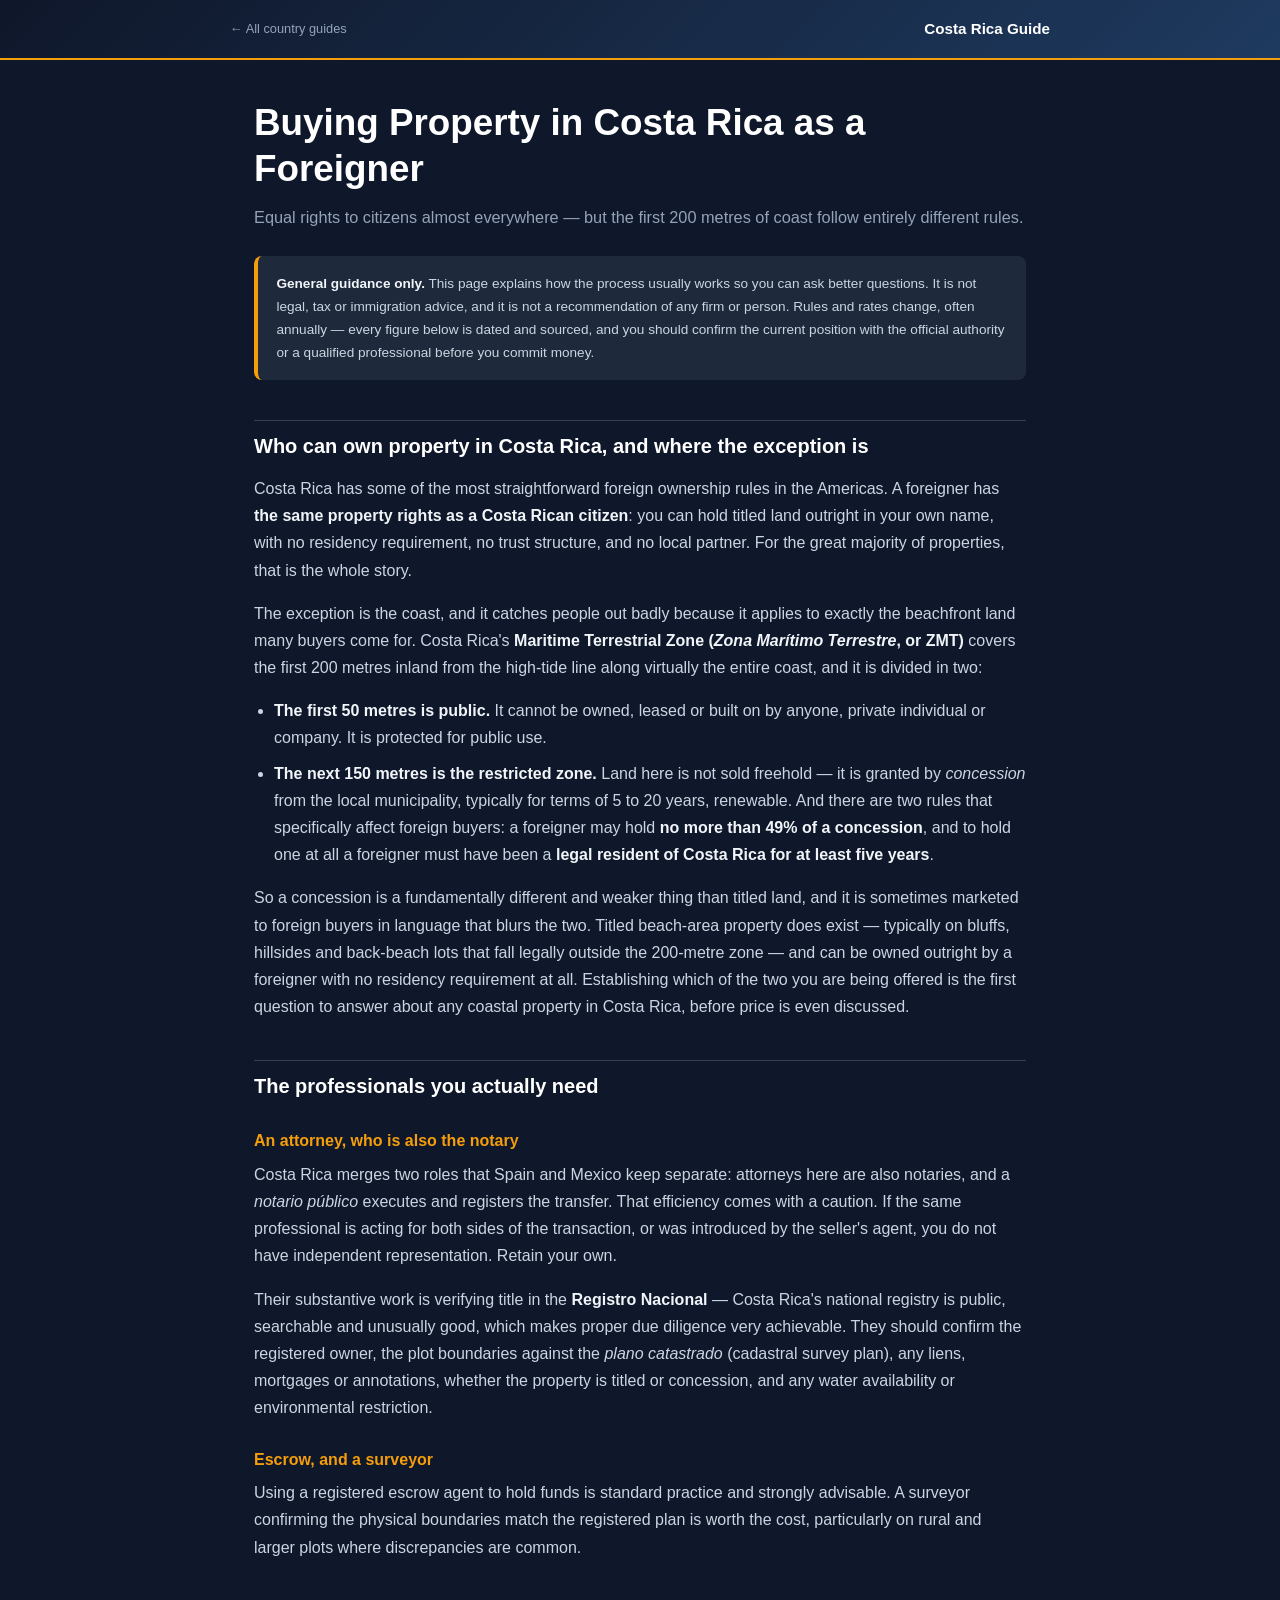
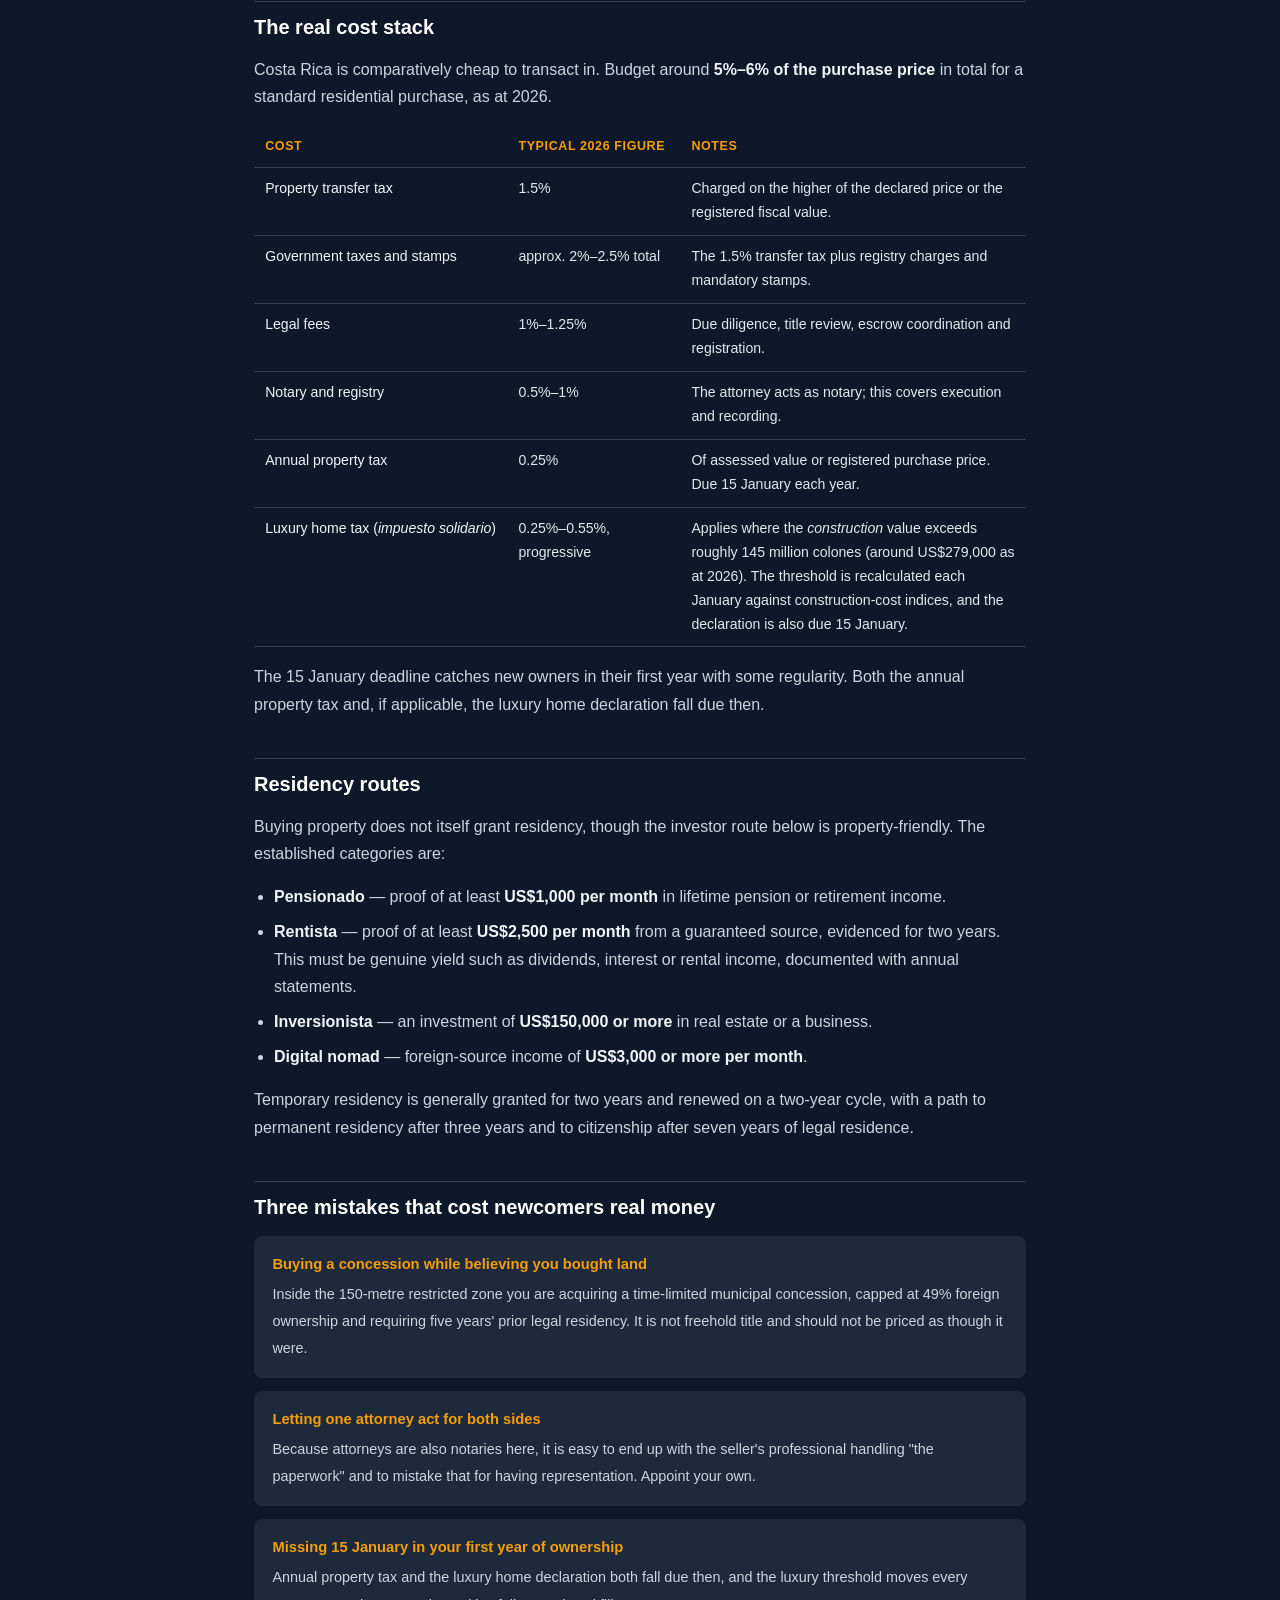
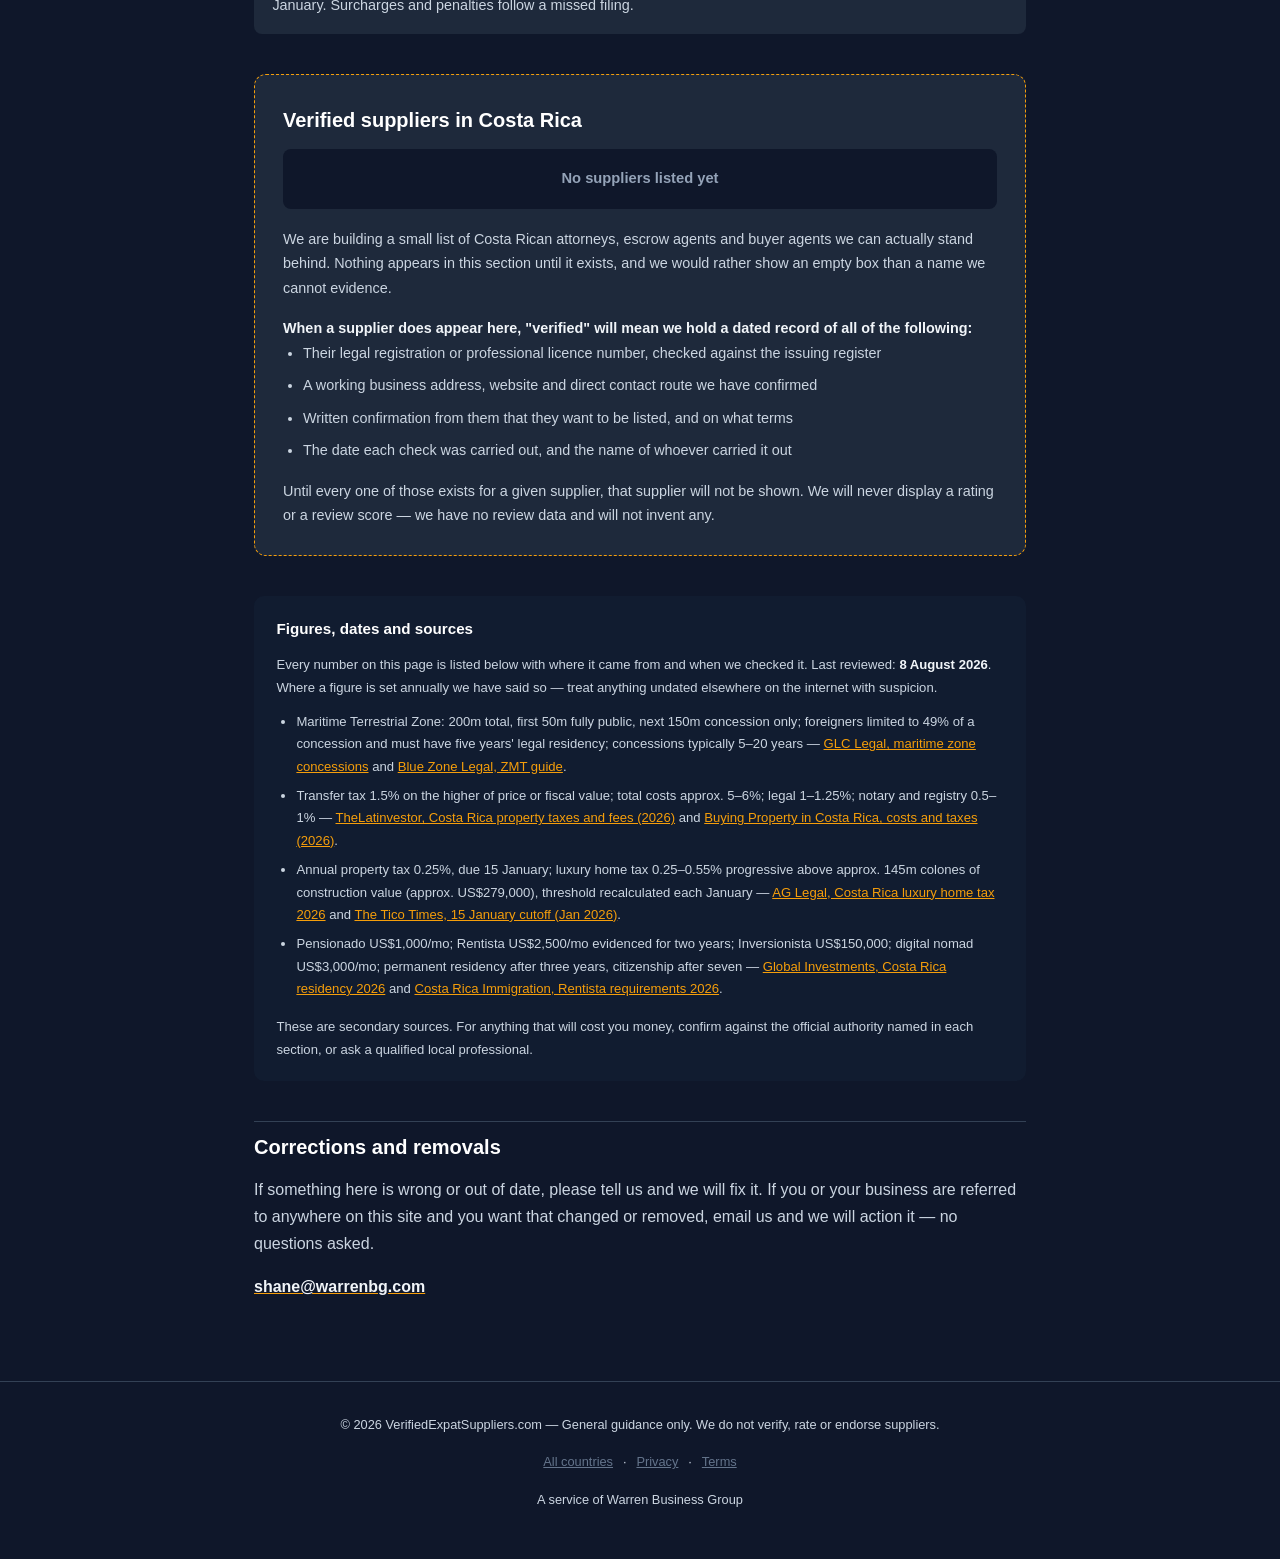
==== costa-rica/index.html @ 80533eb9 "Consolidate four country guides into the hub Merges all guidance from the four country repos into /s" ====
<!DOCTYPE html>
<html lang="en">
<head>
  <meta charset="UTF-8">
  <meta name="viewport" content="width=device-width, initial-scale=1.0">
  <title>Buying Property in Costa Rica as a Foreigner — Maritime Zone, Costs and Residency (2026)</title>
  <meta name="description" content="Buying property in Costa Rica in 2026: why beachfront is a concession not freehold, the 5-6% cost stack, the 15 January tax deadline, and the four residency routes.">
  <link rel="canonical" href="https://verifiedexpatsuppliers.com/costa-rica/">
  <style>
    *, *::before, *::after { box-sizing: border-box; margin: 0; padding: 0; }
    :root { --gold:#f59e0b; --dark:#0f172a; --mid:#1e293b; --line:#334155; --muted:#94a3b8; }
    body { font-family:-apple-system,BlinkMacSystemFont,'Segoe UI',Roboto,sans-serif; background:var(--dark); color:#e2e8f0; line-height:1.7; }
    a { color:var(--gold); }
    header { background:linear-gradient(135deg,#0f172a,#1e3a5f); border-bottom:2px solid var(--gold); padding:1rem 1.5rem; }
    .header-inner { max-width:820px; margin:0 auto; display:flex; align-items:center; justify-content:space-between; gap:1rem; flex-wrap:wrap; }
    .back-link { font-size:0.8rem; color:var(--muted); text-decoration:none; }
    .back-link:hover { color:var(--gold); }
    .brand { font-size:0.95rem; font-weight:800; color:#fff; }
    .wrap { max-width:820px; margin:0 auto; padding:2.5rem 1.5rem 4rem; }
    h1 { font-size:clamp(1.6rem,4vw,2.3rem); font-weight:800; color:#fff; line-height:1.25; margin-bottom:0.75rem; }
    .standfirst { color:var(--muted); font-size:1.02rem; margin-bottom:1.5rem; }
    .disclaimer { background:#1e293b; border-left:4px solid var(--gold); border-radius:8px; padding:1rem 1.15rem; font-size:0.85rem; color:#cbd5e1; margin-bottom:2.5rem; }
    h2 { font-size:1.25rem; font-weight:800; color:#fff; margin:2.5rem 0 0.75rem; padding-top:0.5rem; border-top:1px solid var(--line); }
    h3 { font-size:1rem; font-weight:700; color:var(--gold); margin:1.5rem 0 0.4rem; }
    p { margin-bottom:1rem; color:#cbd5e1; }
    ul, ol { margin:0 0 1rem 1.25rem; color:#cbd5e1; }
    li { margin-bottom:0.5rem; }
    strong { color:#f1f5f9; }
    table { width:100%; border-collapse:collapse; margin-bottom:1rem; font-size:0.88rem; display:block; overflow-x:auto; }
    th, td { text-align:left; padding:0.6rem 0.7rem; border-bottom:1px solid var(--line); vertical-align:top; }
    th { color:var(--gold); font-size:0.78rem; text-transform:uppercase; letter-spacing:0.05em; white-space:nowrap; }
    td:first-child { white-space:nowrap; color:#f1f5f9; }
    .slot { background:#1e293b; border:1px dashed var(--gold); border-radius:12px; padding:1.75rem; margin:2.5rem 0; }
    .slot h2 { border-top:none; margin-top:0; padding-top:0; }
    .slot .empty { background:#0f172a; border-radius:8px; padding:1.1rem; text-align:center; color:var(--muted); font-weight:700; font-size:0.92rem; margin-bottom:1.1rem; }
    .sources { background:#111c30; border-radius:10px; padding:1.25rem 1.4rem; font-size:0.82rem; color:var(--muted); margin-top:2.5rem; }
    .sources h2 { font-size:0.95rem; border-top:none; margin-top:0; padding-top:0; }
    .sources li { margin-bottom:0.45rem; word-break:break-word; }
    .mistake { background:#1e293b; border-radius:8px; padding:1rem 1.15rem; margin-bottom:0.85rem; }
    .mistake b { color:var(--gold); display:block; margin-bottom:0.2rem; font-size:0.92rem; }
    .mistake span { font-size:0.9rem; color:#cbd5e1; }
    footer { border-top:1px solid var(--line); text-align:center; padding:2rem 1.5rem; color:#64748b; font-size:0.8rem; }
    footer a { color:#64748b; margin:0 0.4rem; }
</style>
  <script async src="https://pagead2.googlesyndication.com/pagead/js/adsbygoogle.js?client=ca-pub-6286935824893984" crossorigin="anonymous"></script>
</head>
<body>
<header>
  <div class="header-inner">
    <a href="/" class="back-link">&larr; All country guides</a>
    <div class="brand">Costa Rica Guide</div>
  </div>
</header>
<div class="wrap">
  <h1>Buying Property in Costa Rica as a Foreigner</h1>
  <p class="standfirst">Equal rights to citizens almost everywhere — but the first 200 metres of coast follow entirely different rules.</p>
  <div class="disclaimer"><strong>General guidance only.</strong> This page explains how the process usually works so you can ask better questions. It is not legal, tax or immigration advice, and it is not a recommendation of any firm or person. Rules and rates change, often annually — every figure below is dated and sourced, and you should confirm the current position with the official authority or a qualified professional before you commit money.</div>

  <h2>Who can own property in Costa Rica, and where the exception is</h2>
  <p>Costa Rica has some of the most straightforward foreign ownership rules in the Americas. A foreigner has <strong>the same property rights as a Costa Rican citizen</strong>: you can hold titled land outright in your own name, with no residency requirement, no trust structure, and no local partner. For the great majority of properties, that is the whole story.</p>
  <p>The exception is the coast, and it catches people out badly because it applies to exactly the beachfront land many buyers come for. Costa Rica's <strong>Maritime Terrestrial Zone (<em>Zona Marítimo Terrestre</em>, or ZMT)</strong> covers the first 200 metres inland from the high-tide line along virtually the entire coast, and it is divided in two:</p>
  <ul>
    <li><strong>The first 50 metres is public.</strong> It cannot be owned, leased or built on by anyone, private individual or company. It is protected for public use.</li>
    <li><strong>The next 150 metres is the restricted zone.</strong> Land here is not sold freehold — it is granted by <em>concession</em> from the local municipality, typically for terms of 5 to 20 years, renewable. And there are two rules that specifically affect foreign buyers: a foreigner may hold <strong>no more than 49% of a concession</strong>, and to hold one at all a foreigner must have been a <strong>legal resident of Costa Rica for at least five years</strong>.</li>
  </ul>
  <p>So a concession is a fundamentally different and weaker thing than titled land, and it is sometimes marketed to foreign buyers in language that blurs the two. Titled beach-area property does exist — typically on bluffs, hillsides and back-beach lots that fall legally outside the 200-metre zone — and can be owned outright by a foreigner with no residency requirement at all. Establishing which of the two you are being offered is the first question to answer about any coastal property in Costa Rica, before price is even discussed.</p>

  <h2>The professionals you actually need</h2>
  <h3>An attorney, who is also the notary</h3>
  <p>Costa Rica merges two roles that Spain and Mexico keep separate: attorneys here are also notaries, and a <em>notario público</em> executes and registers the transfer. That efficiency comes with a caution. If the same professional is acting for both sides of the transaction, or was introduced by the seller's agent, you do not have independent representation. Retain your own.</p>
  <p>Their substantive work is verifying title in the <strong>Registro Nacional</strong> — Costa Rica's national registry is public, searchable and unusually good, which makes proper due diligence very achievable. They should confirm the registered owner, the plot boundaries against the <em>plano catastrado</em> (cadastral survey plan), any liens, mortgages or annotations, whether the property is titled or concession, and any water availability or environmental restriction.</p>
  <h3>Escrow, and a surveyor</h3>
  <p>Using a registered escrow agent to hold funds is standard practice and strongly advisable. A surveyor confirming the physical boundaries match the registered plan is worth the cost, particularly on rural and larger plots where discrepancies are common.</p>

  <h2>The real cost stack</h2>
  <p>Costa Rica is comparatively cheap to transact in. Budget around <strong>5%–6% of the purchase price</strong> in total for a standard residential purchase, as at 2026.</p>
  <table>
    <tr><th>Cost</th><th>Typical 2026 figure</th><th>Notes</th></tr>
    <tr><td>Property transfer tax</td><td>1.5%</td><td>Charged on the higher of the declared price or the registered fiscal value.</td></tr>
    <tr><td>Government taxes and stamps</td><td>approx. 2%–2.5% total</td><td>The 1.5% transfer tax plus registry charges and mandatory stamps.</td></tr>
    <tr><td>Legal fees</td><td>1%–1.25%</td><td>Due diligence, title review, escrow coordination and registration.</td></tr>
    <tr><td>Notary and registry</td><td>0.5%–1%</td><td>The attorney acts as notary; this covers execution and recording.</td></tr>
    <tr><td>Annual property tax</td><td>0.25%</td><td>Of assessed value or registered purchase price. Due 15 January each year.</td></tr>
    <tr><td>Luxury home tax (<em>impuesto solidario</em>)</td><td>0.25%–0.55%, progressive</td><td>Applies where the <em>construction</em> value exceeds roughly 145 million colones (around US$279,000 as at 2026). The threshold is recalculated each January against construction-cost indices, and the declaration is also due 15 January.</td></tr>
  </table>
  <p>The 15 January deadline catches new owners in their first year with some regularity. Both the annual property tax and, if applicable, the luxury home declaration fall due then.</p>

  <h2>Residency routes</h2>
  <p>Buying property does not itself grant residency, though the investor route below is property-friendly. The established categories are:</p>
  <ul>
    <li><strong>Pensionado</strong> — proof of at least <strong>US$1,000 per month</strong> in lifetime pension or retirement income.</li>
    <li><strong>Rentista</strong> — proof of at least <strong>US$2,500 per month</strong> from a guaranteed source, evidenced for two years. This must be genuine yield such as dividends, interest or rental income, documented with annual statements.</li>
    <li><strong>Inversionista</strong> — an investment of <strong>US$150,000 or more</strong> in real estate or a business.</li>
    <li><strong>Digital nomad</strong> — foreign-source income of <strong>US$3,000 or more per month</strong>.</li>
  </ul>
  <p>Temporary residency is generally granted for two years and renewed on a two-year cycle, with a path to permanent residency after three years and to citizenship after seven years of legal residence.</p>

  <h2>Three mistakes that cost newcomers real money</h2>
  <div class="mistake"><b>Buying a concession while believing you bought land</b><span>Inside the 150-metre restricted zone you are acquiring a time-limited municipal concession, capped at 49% foreign ownership and requiring five years' prior legal residency. It is not freehold title and should not be priced as though it were.</span></div>
  <div class="mistake"><b>Letting one attorney act for both sides</b><span>Because attorneys are also notaries here, it is easy to end up with the seller's professional handling "the paperwork" and to mistake that for having representation. Appoint your own.</span></div>
  <div class="mistake"><b>Missing 15 January in your first year of ownership</b><span>Annual property tax and the luxury home declaration both fall due then, and the luxury threshold moves every January. Surcharges and penalties follow a missed filing.</span></div>

<div class="slot" id="suppliers">
  <h2 style="border-top:none">Verified suppliers in Costa Rica</h2>
  <div class="empty">No suppliers listed yet</div>
  <p style="font-size:0.9rem">We are building a small list of Costa Rican attorneys, escrow agents and buyer agents we can actually stand behind. Nothing appears in this section until it exists, and we would rather show an empty box than a name we cannot evidence.</p>
  <p style="font-size:0.9rem;margin-bottom:0"><strong>When a supplier does appear here, "verified" will mean we hold a dated record of all of the following:</strong></p>
  <ul style="font-size:0.9rem">
    <li>Their legal registration or professional licence number, checked against the issuing register</li>
    <li>A working business address, website and direct contact route we have confirmed</li>
    <li>Written confirmation from them that they want to be listed, and on what terms</li>
    <li>The date each check was carried out, and the name of whoever carried it out</li>
  </ul>
  <p style="font-size:0.9rem;margin-bottom:0">Until every one of those exists for a given supplier, that supplier will not be shown. We will never display a rating or a review score — we have no review data and will not invent any.</p>
</div>
  <div class="sources">
    <h2>Figures, dates and sources</h2>
    <p style="margin-bottom:0.75rem">Every number on this page is listed below with where it came from and when we checked it. Last reviewed: <strong>8 August 2026</strong>. Where a figure is set annually we have said so — treat anything undated elsewhere on the internet with suspicion.</p>
    <ul>
      <li>Maritime Terrestrial Zone: 200m total, first 50m fully public, next 150m concession only; foreigners limited to 49% of a concession and must have five years' legal residency; concessions typically 5–20 years — <a href="https://glclegal.com/blog/maritime-zone-concessions-costa-rica/">GLC Legal, maritime zone concessions</a> and <a href="https://bluezonelegal.com/real-estate/buying-beach-property-in-costa-rica-understand-the-maritime-terrestrial-zone-first/">Blue Zone Legal, ZMT guide</a>.</li>
      <li>Transfer tax 1.5% on the higher of price or fiscal value; total costs approx. 5–6%; legal 1–1.25%; notary and registry 0.5–1% — <a href="https://thelatinvestor.com/blogs/news/costa-rica-property-taxes-fees">TheLatinvestor, Costa Rica property taxes and fees (2026)</a> and <a href="https://www.buyingpropertyincostarica.com/costs-taxes">Buying Property in Costa Rica, costs and taxes (2026)</a>.</li>
      <li>Annual property tax 0.25%, due 15 January; luxury home tax 0.25–0.55% progressive above approx. 145m colones of construction value (approx. US$279,000), threshold recalculated each January — <a href="https://aglegal.com/costa-rica-luxury-home-tax/">AG Legal, Costa Rica luxury home tax 2026</a> and <a href="https://ticotimes.net/2026/01/12/property-owners-in-costa-rica-face-strict-january-15-luxury-tax-cutoff">The Tico Times, 15 January cutoff (Jan 2026)</a>.</li>
      <li>Pensionado US$1,000/mo; Rentista US$2,500/mo evidenced for two years; Inversionista US$150,000; digital nomad US$3,000/mo; permanent residency after three years, citizenship after seven — <a href="https://www.globalinvestments.net/citizenship/costa-rica-residency-pensionado">Global Investments, Costa Rica residency 2026</a> and <a href="https://costarica-immigration.com/how-does-rentista-residency-work-and-who-is-it-best-for/">Costa Rica Immigration, Rentista requirements 2026</a>.</li>
    </ul>
    <p style="margin-top:0.9rem;margin-bottom:0">These are secondary sources. For anything that will cost you money, confirm against the official authority named in each section, or ask a qualified local professional.</p>
  </div>
  <h2>Corrections and removals</h2>
  <p>If something here is wrong or out of date, please tell us and we will fix it. If you or your business are referred to anywhere on this site and you want that changed or removed, email us and we will action it — no questions asked.</p>
  <p><a href="mailto:shane@warrenbg.com?subject=costa-rica%20guide%20correction"><strong>shane@warrenbg.com</strong></a></p>
</div>
<footer>
  <p>&copy; 2026 VerifiedExpatSuppliers.com — General guidance only. We do not verify, rate or endorse suppliers.</p>
  <p style="margin-top:0.4rem"><a href="/">All countries</a> · <a href="/privacy.html">Privacy</a> · <a href="/terms.html">Terms</a></p>
  <p style="margin-top:0.5rem">A service of Warren Business Group</p>
</footer>
</body>
</html>
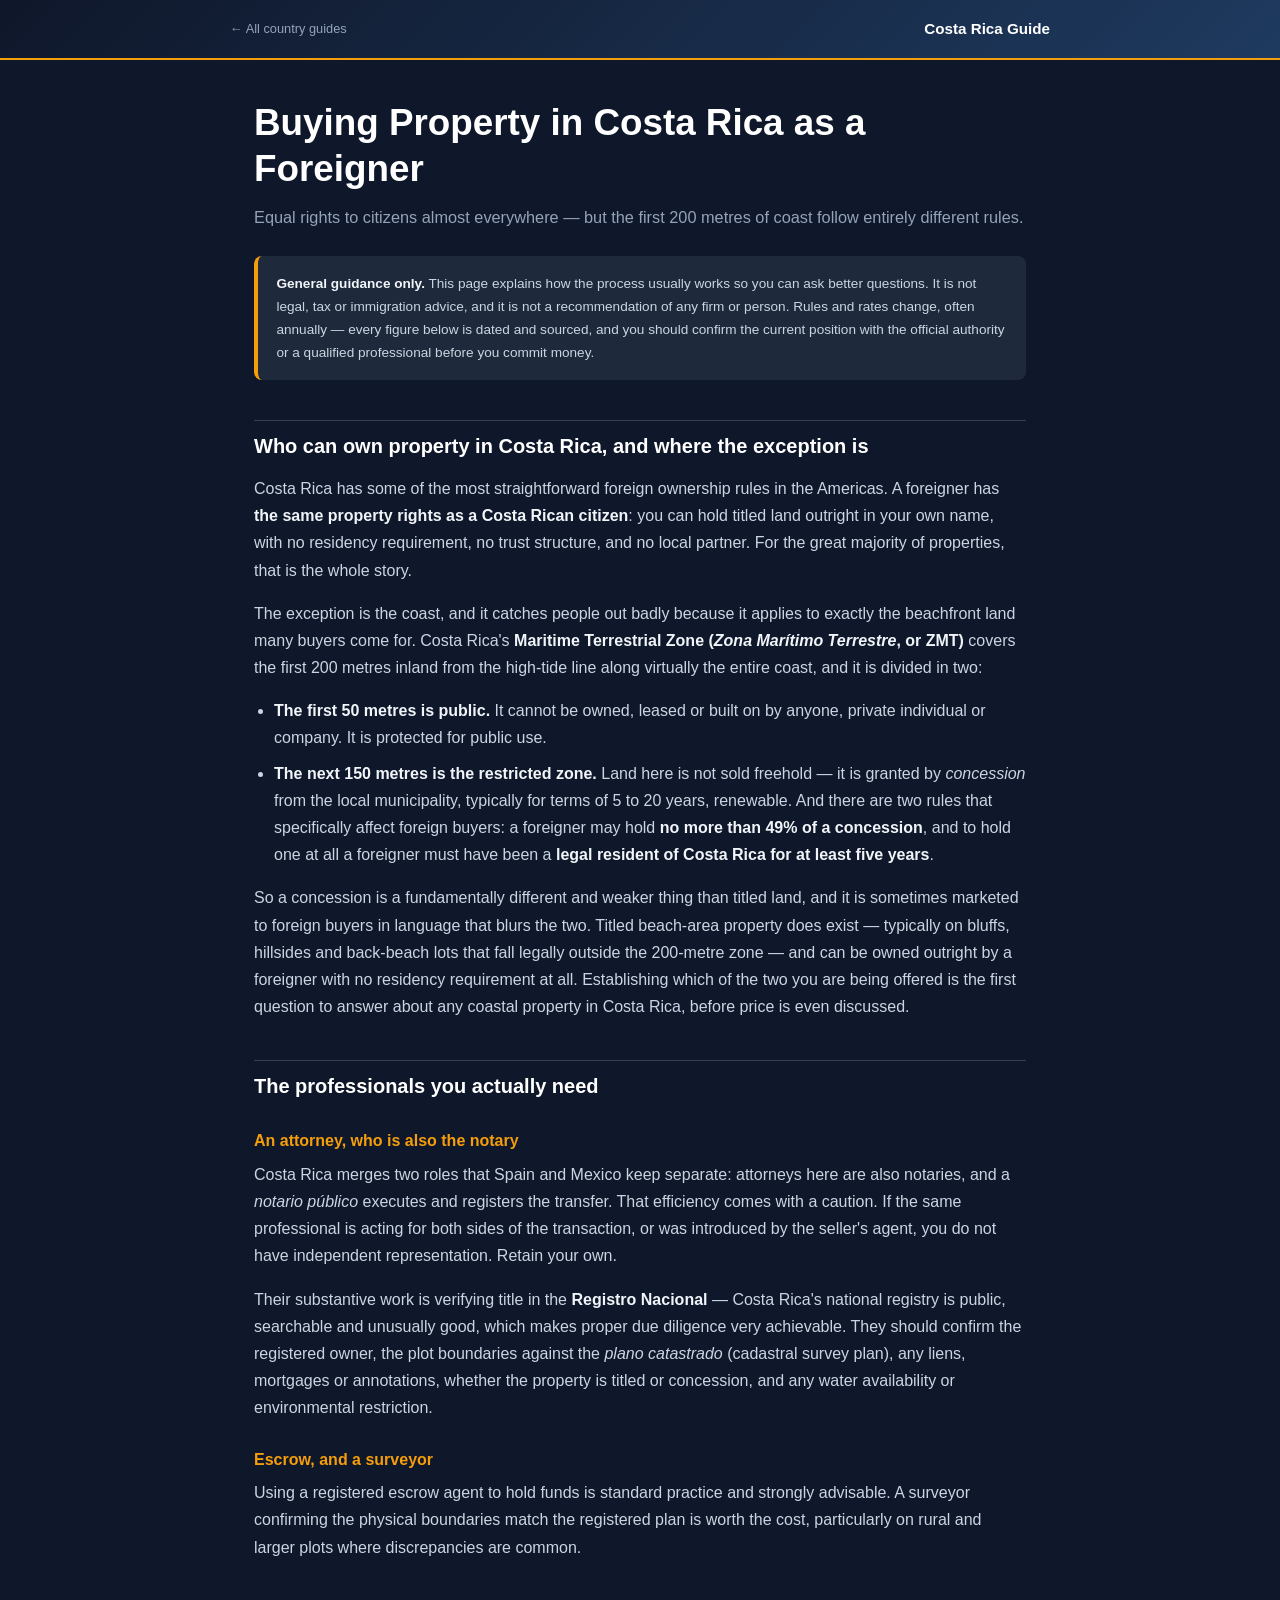
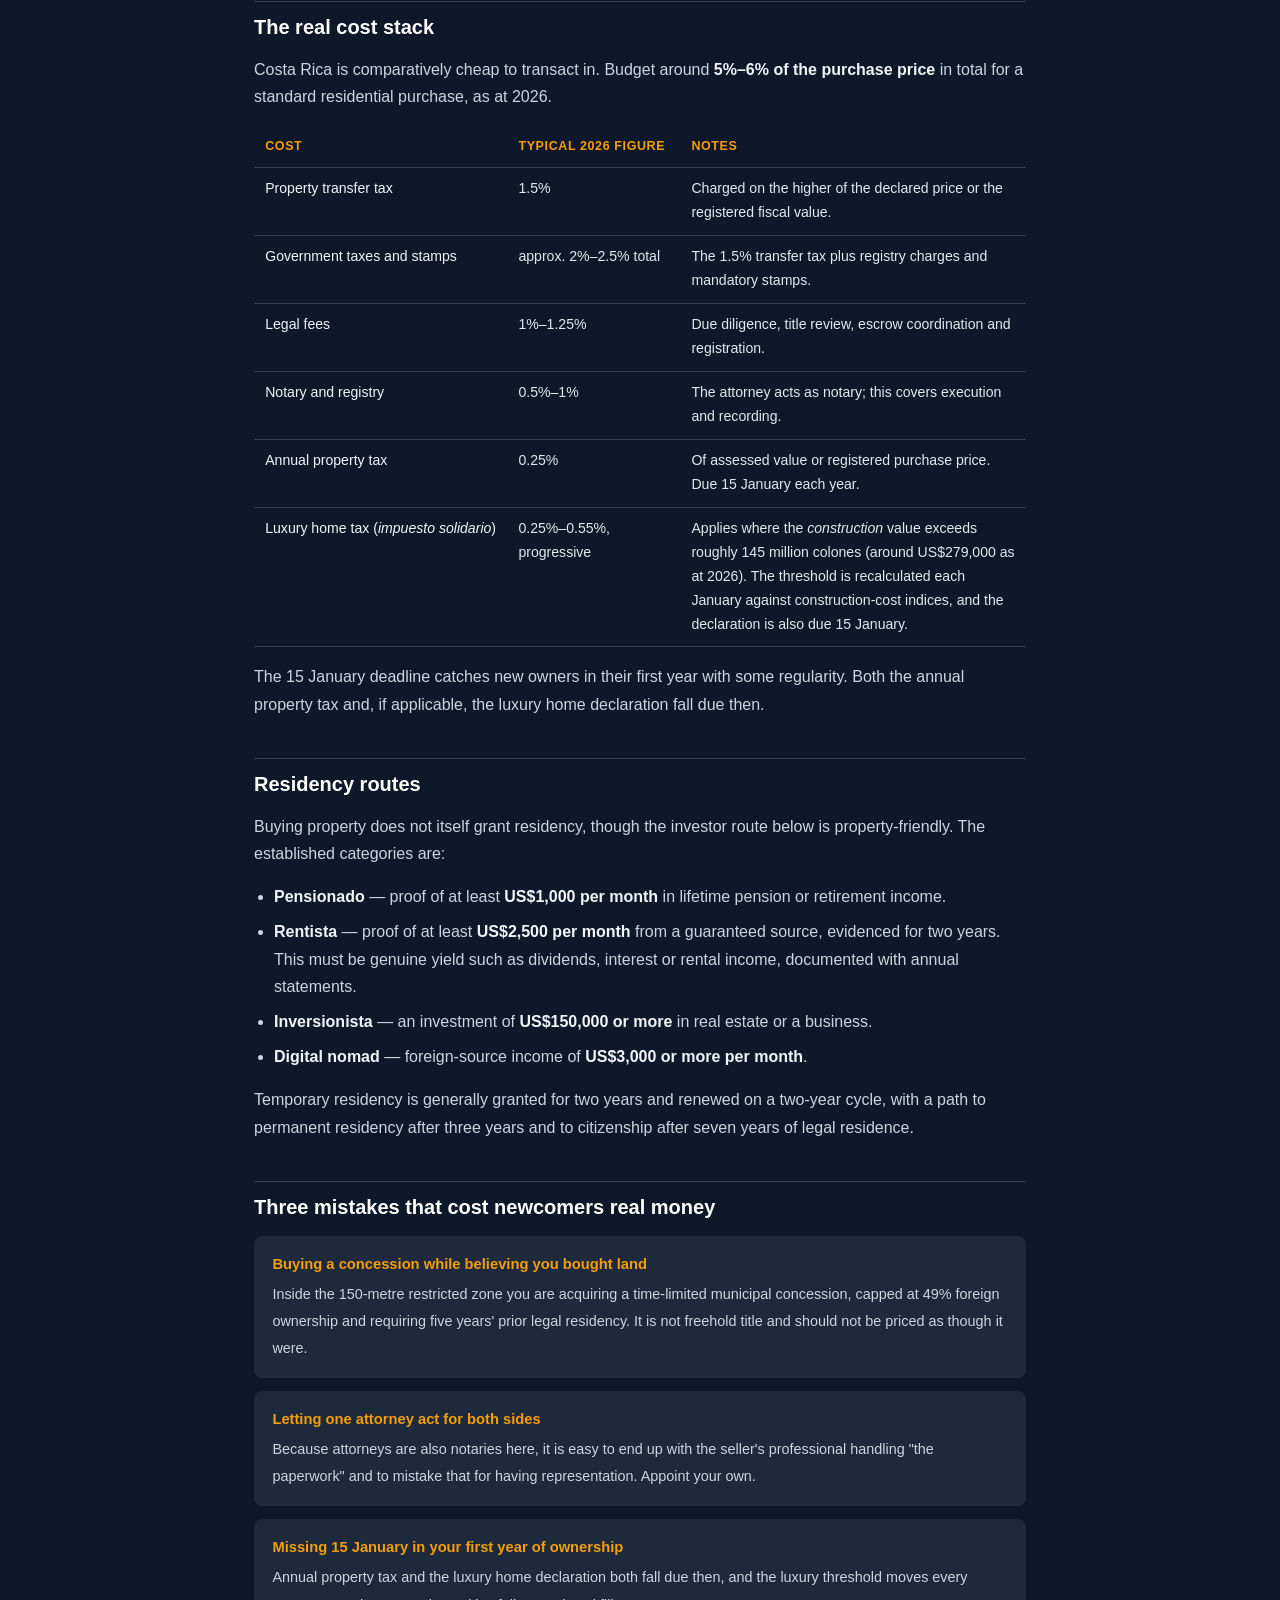
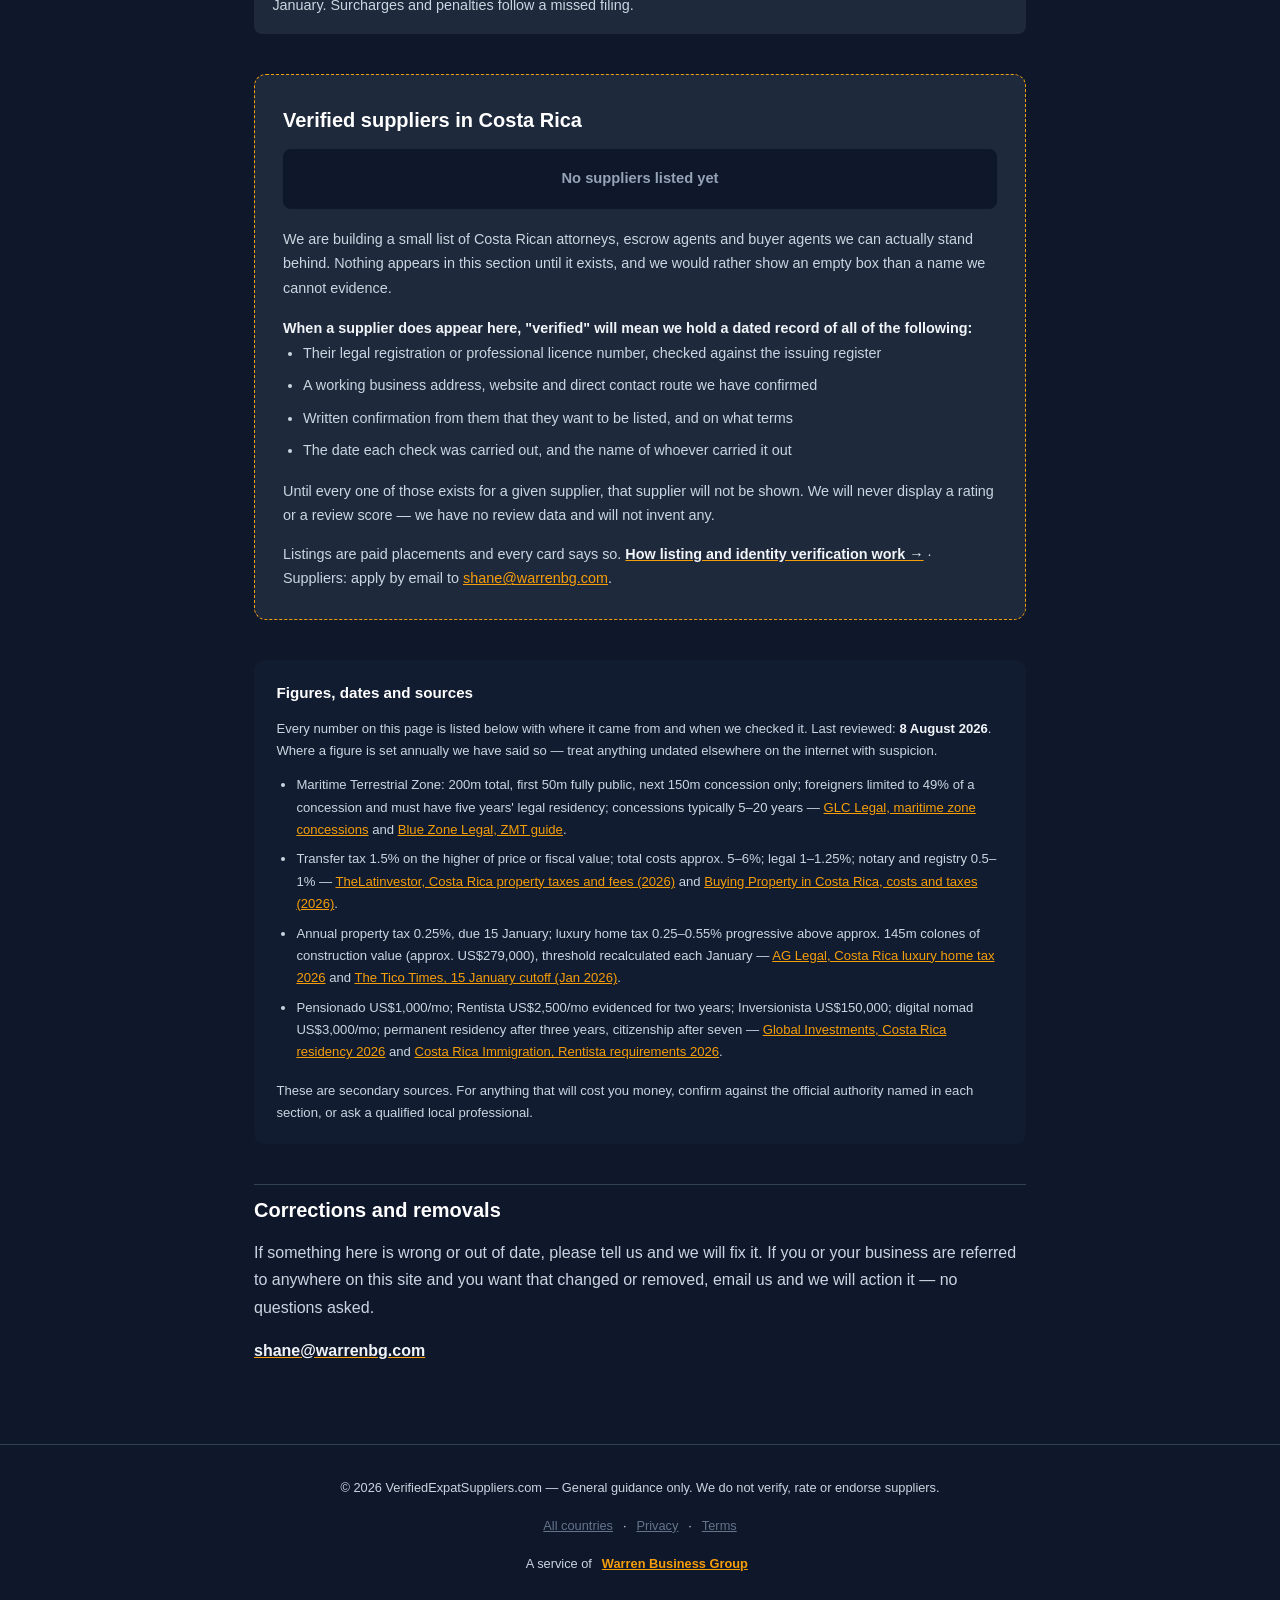
==== commit c52f5403: "Add /for-suppliers, the verification runbook, and owner drafts Makes the "verified" in the domain na" ====
--- a/costa-rica/index.html
+++ b/costa-rica/index.html
@@ -112,6 +112,7 @@
     <li>The date each check was carried out, and the name of whoever carried it out</li>
   </ul>
   <p style="font-size:0.9rem;margin-bottom:0">Until every one of those exists for a given supplier, that supplier will not be shown. We will never display a rating or a review score — we have no review data and will not invent any.</p>
+  <p style="font-size:0.9rem;margin-bottom:0;margin-top:0.9rem">Listings are paid placements and every card says so. <a href="/for-suppliers/"><strong>How listing and identity verification work &rarr;</strong></a>  &middot;  Suppliers: apply by email to <a href="mailto:shane@warrenbg.com?subject=Supplier%20listing%20%E2%80%94%20">shane@warrenbg.com</a>.</p>
 </div>
   <div class="sources">
     <h2>Figures, dates and sources</h2>
@@ -131,7 +132,7 @@
 <footer>
   <p>&copy; 2026 VerifiedExpatSuppliers.com — General guidance only. We do not verify, rate or endorse suppliers.</p>
   <p style="margin-top:0.4rem"><a href="/">All countries</a> · <a href="/privacy.html">Privacy</a> · <a href="/terms.html">Terms</a></p>
-  <p style="margin-top:0.5rem">A service of Warren Business Group</p>
+  <p style="margin-top:0.5rem">A service of <a href="https://warrenbg.com" style="color:#f59e0b;font-weight:700;">Warren Business Group</a></p>
 </footer>
 </body>
 </html>
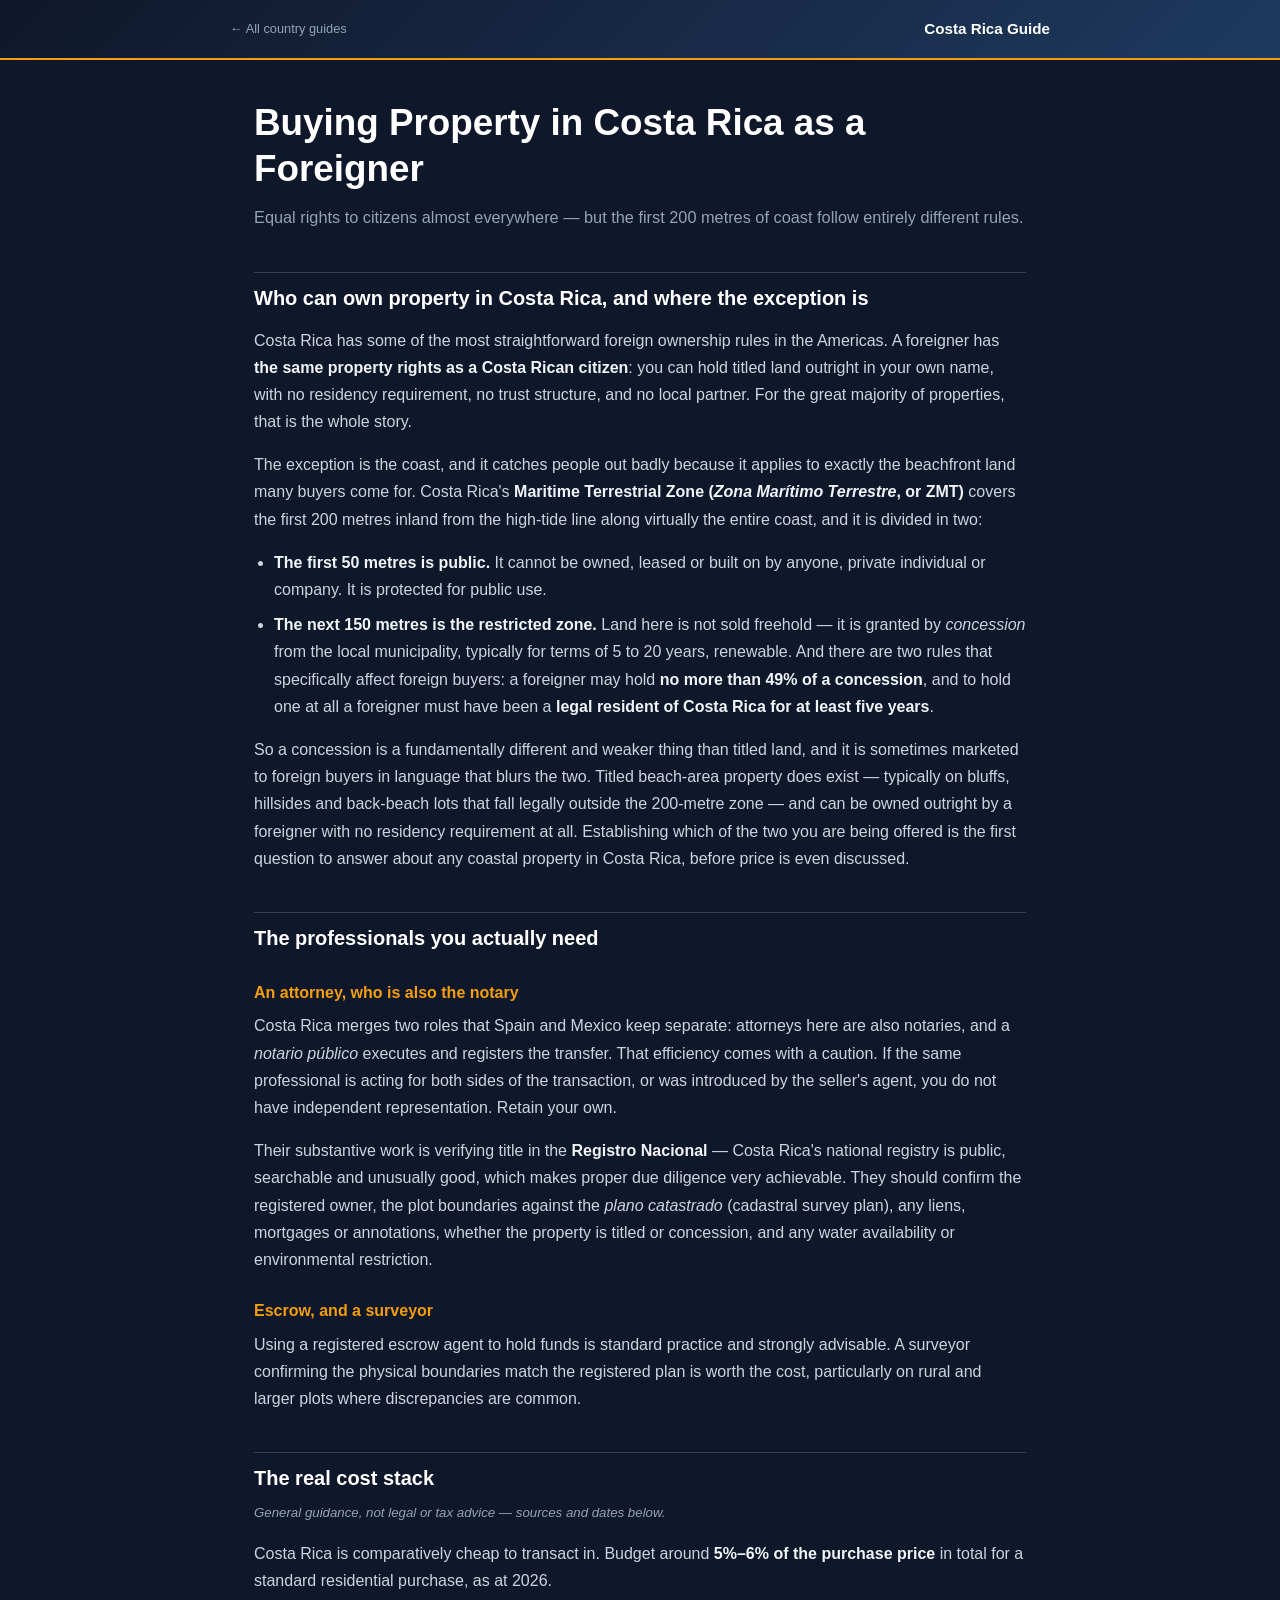
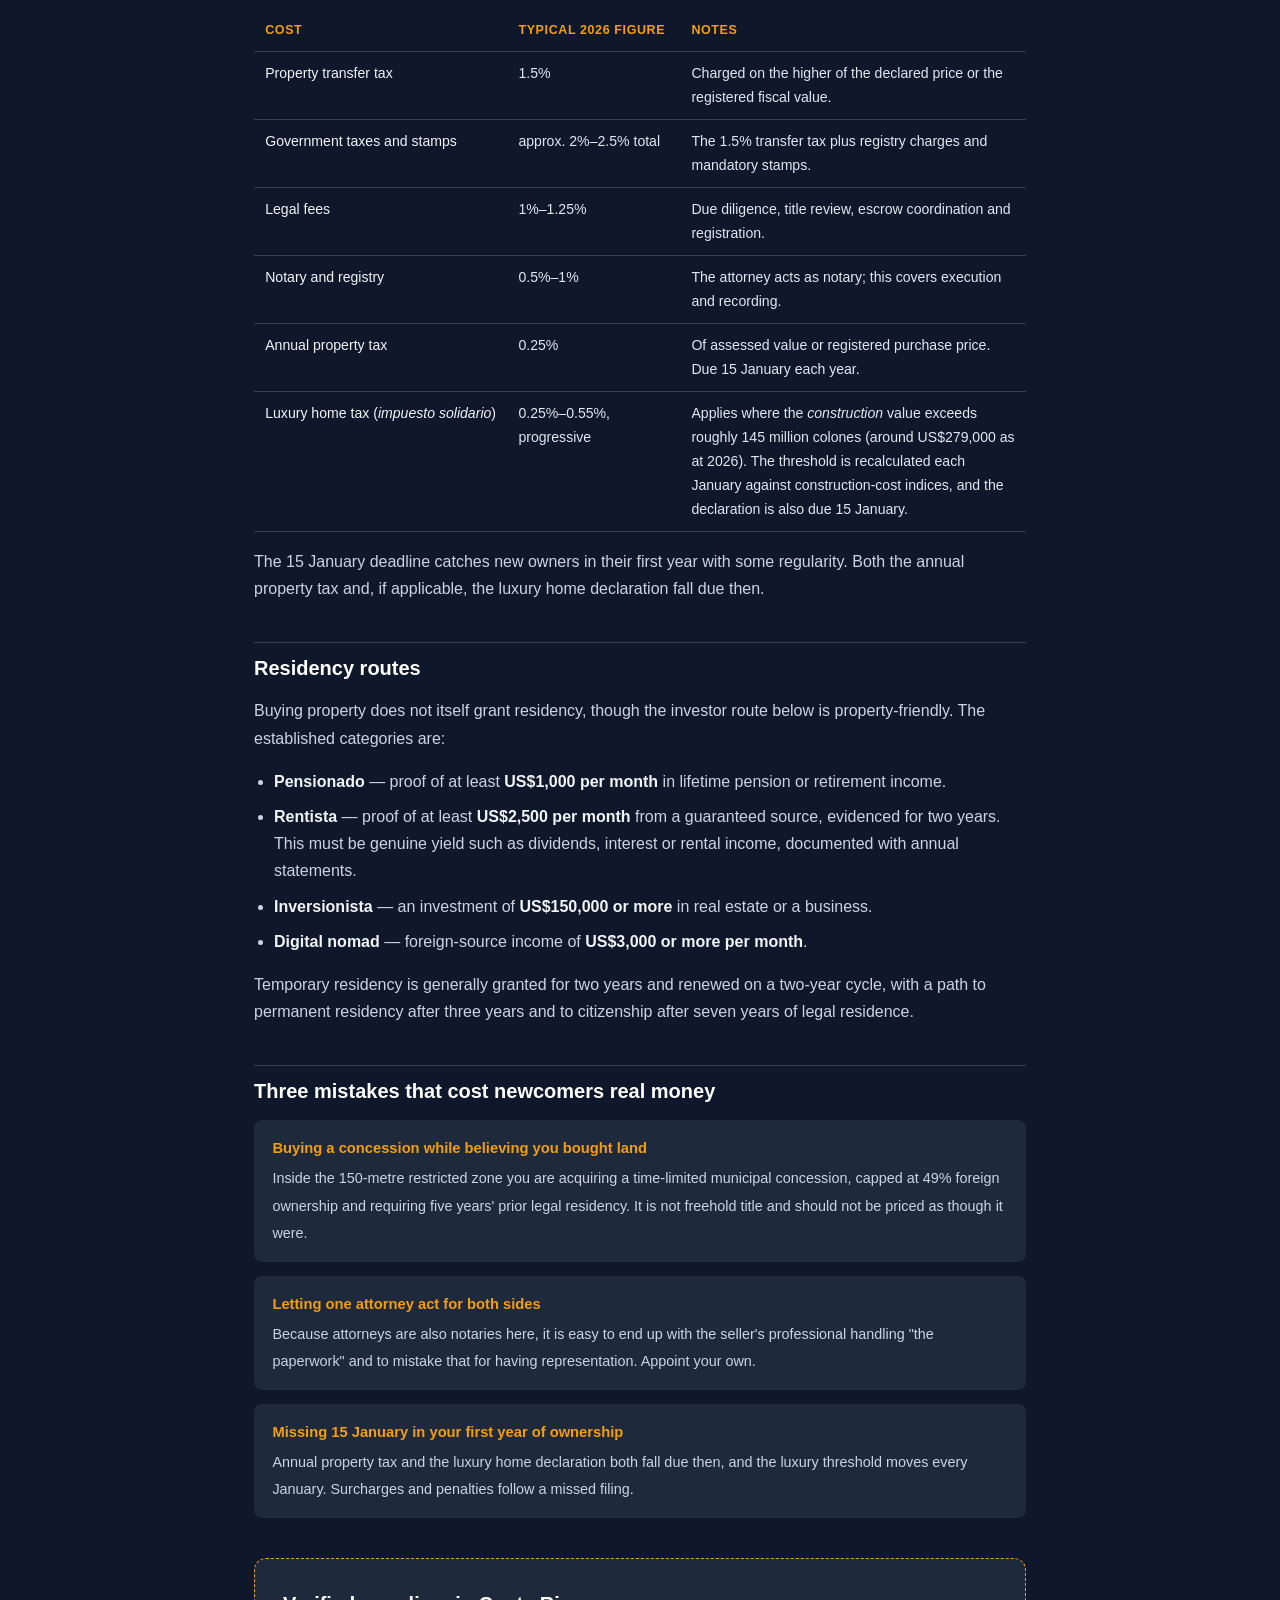
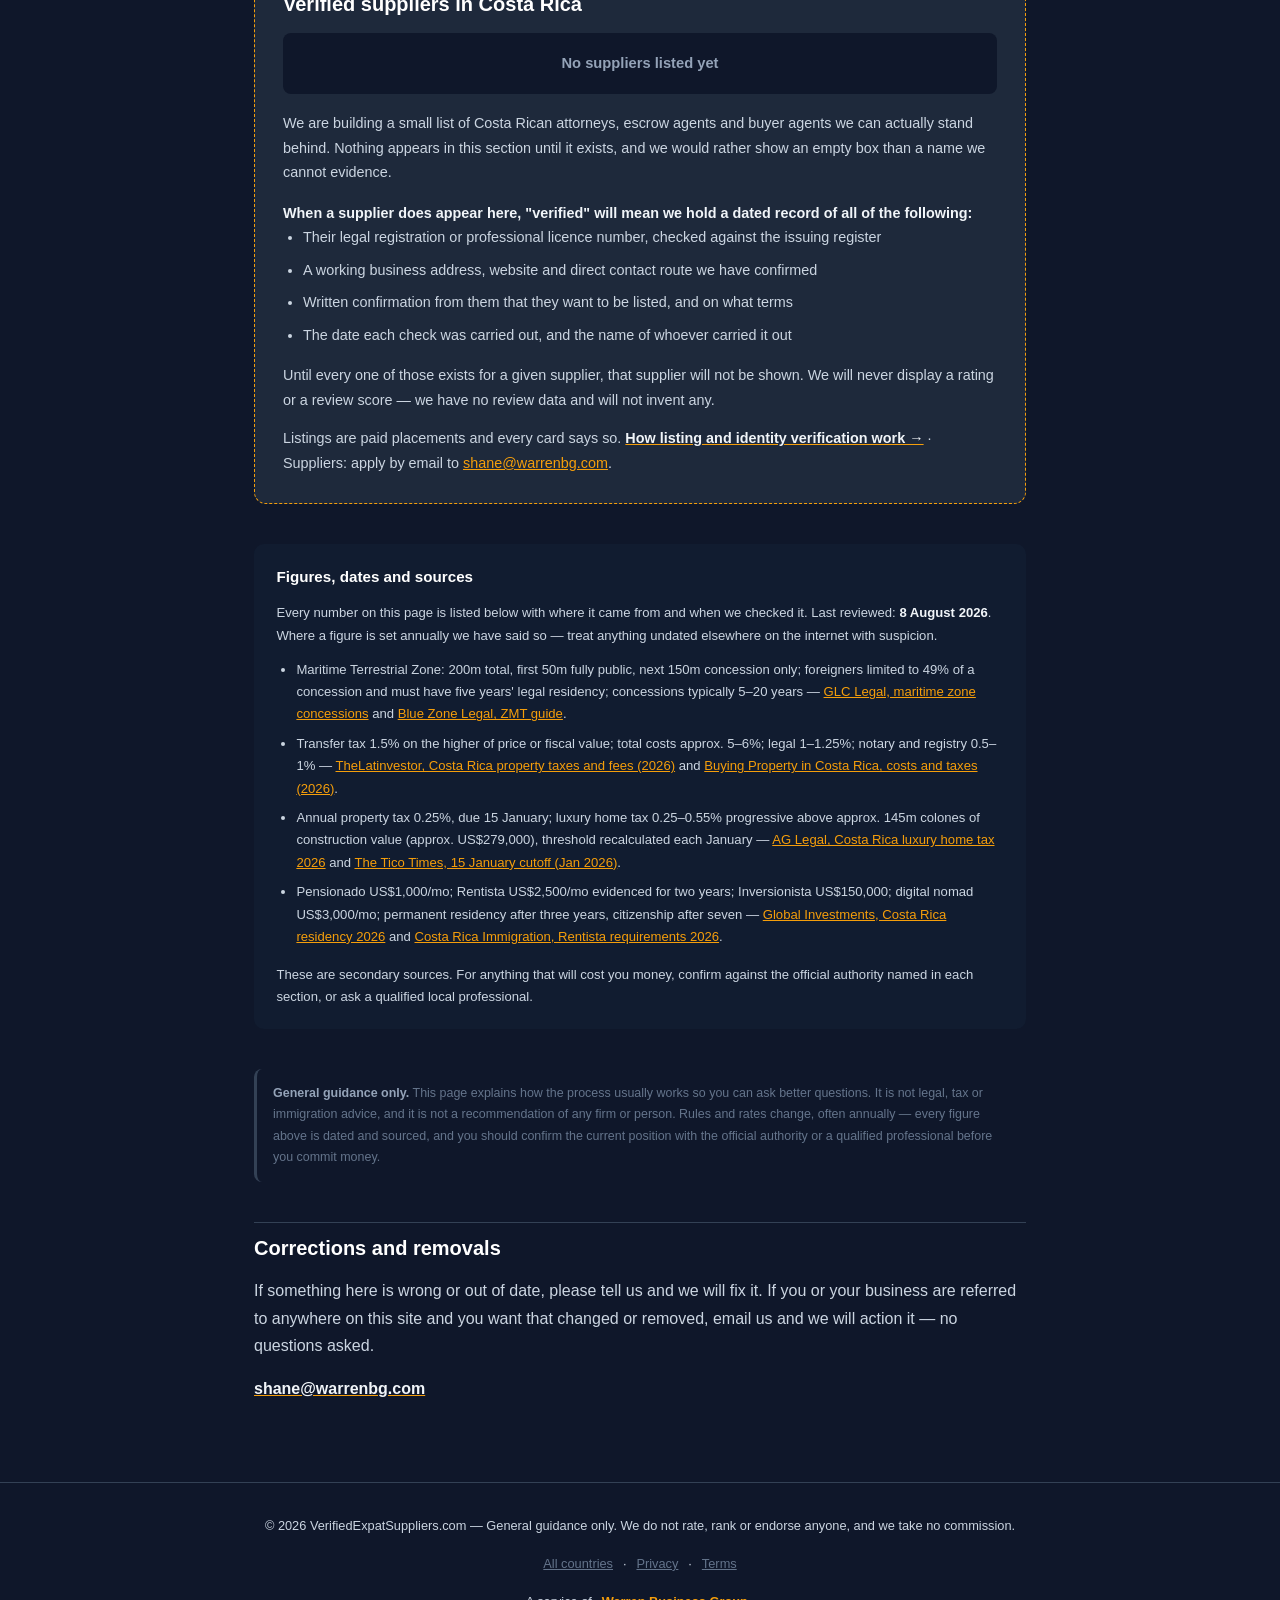
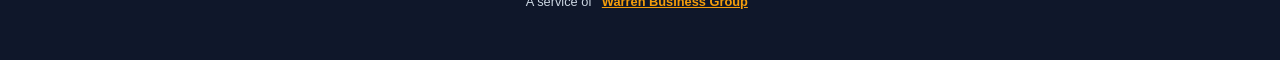
==== commit 7a5f8161: "Lead with the guides: disclaimers to footer small print, benefit-first hero and CTAs Country guides " ====
--- a/costa-rica/index.html
+++ b/costa-rica/index.html
@@ -54,7 +54,6 @@
 <div class="wrap">
   <h1>Buying Property in Costa Rica as a Foreigner</h1>
   <p class="standfirst">Equal rights to citizens almost everywhere — but the first 200 metres of coast follow entirely different rules.</p>
-  <div class="disclaimer"><strong>General guidance only.</strong> This page explains how the process usually works so you can ask better questions. It is not legal, tax or immigration advice, and it is not a recommendation of any firm or person. Rules and rates change, often annually — every figure below is dated and sourced, and you should confirm the current position with the official authority or a qualified professional before you commit money.</div>
 
   <h2>Who can own property in Costa Rica, and where the exception is</h2>
   <p>Costa Rica has some of the most straightforward foreign ownership rules in the Americas. A foreigner has <strong>the same property rights as a Costa Rican citizen</strong>: you can hold titled land outright in your own name, with no residency requirement, no trust structure, and no local partner. For the great majority of properties, that is the whole story.</p>
@@ -73,6 +72,7 @@
   <p>Using a registered escrow agent to hold funds is standard practice and strongly advisable. A surveyor confirming the physical boundaries match the registered plan is worth the cost, particularly on rural and larger plots where discrepancies are common.</p>
 
   <h2>The real cost stack</h2>
+  <p style="font-size:0.83rem;font-style:italic;color:#94a3b8;margin:-0.35rem 0 1rem">General guidance, not legal or tax advice — sources and dates below.</p>
   <p>Costa Rica is comparatively cheap to transact in. Budget around <strong>5%–6% of the purchase price</strong> in total for a standard residential purchase, as at 2026.</p>
   <table>
     <tr><th>Cost</th><th>Typical 2026 figure</th><th>Notes</th></tr>
@@ -125,12 +125,15 @@
     </ul>
     <p style="margin-top:0.9rem;margin-bottom:0">These are secondary sources. For anything that will cost you money, confirm against the official authority named in each section, or ask a qualified local professional.</p>
   </div>
+  <div class="disclaimer" style="background:transparent;border-left:3px solid #334155;font-size:0.78rem;color:#64748b;margin-top:2.5rem;margin-bottom:1.5rem;padding:0.9rem 1rem">
+    <strong style="color:#94a3b8">General guidance only.</strong> This page explains how the process usually works so you can ask better questions. It is not legal, tax or immigration advice, and it is not a recommendation of any firm or person. Rules and rates change, often annually — every figure above is dated and sourced, and you should confirm the current position with the official authority or a qualified professional before you commit money.
+  </div>
   <h2>Corrections and removals</h2>
   <p>If something here is wrong or out of date, please tell us and we will fix it. If you or your business are referred to anywhere on this site and you want that changed or removed, email us and we will action it — no questions asked.</p>
   <p><a href="mailto:shane@warrenbg.com?subject=costa-rica%20guide%20correction"><strong>shane@warrenbg.com</strong></a></p>
 </div>
 <footer>
-  <p>&copy; 2026 VerifiedExpatSuppliers.com — General guidance only. We do not verify, rate or endorse suppliers.</p>
+  <p>&copy; 2026 VerifiedExpatSuppliers.com — General guidance only. We do not rate, rank or endorse anyone, and we take no commission.</p>
   <p style="margin-top:0.4rem"><a href="/">All countries</a> · <a href="/privacy.html">Privacy</a> · <a href="/terms.html">Terms</a></p>
   <p style="margin-top:0.5rem">A service of <a href="https://warrenbg.com" style="color:#f59e0b;font-weight:700;">Warren Business Group</a></p>
 </footer>
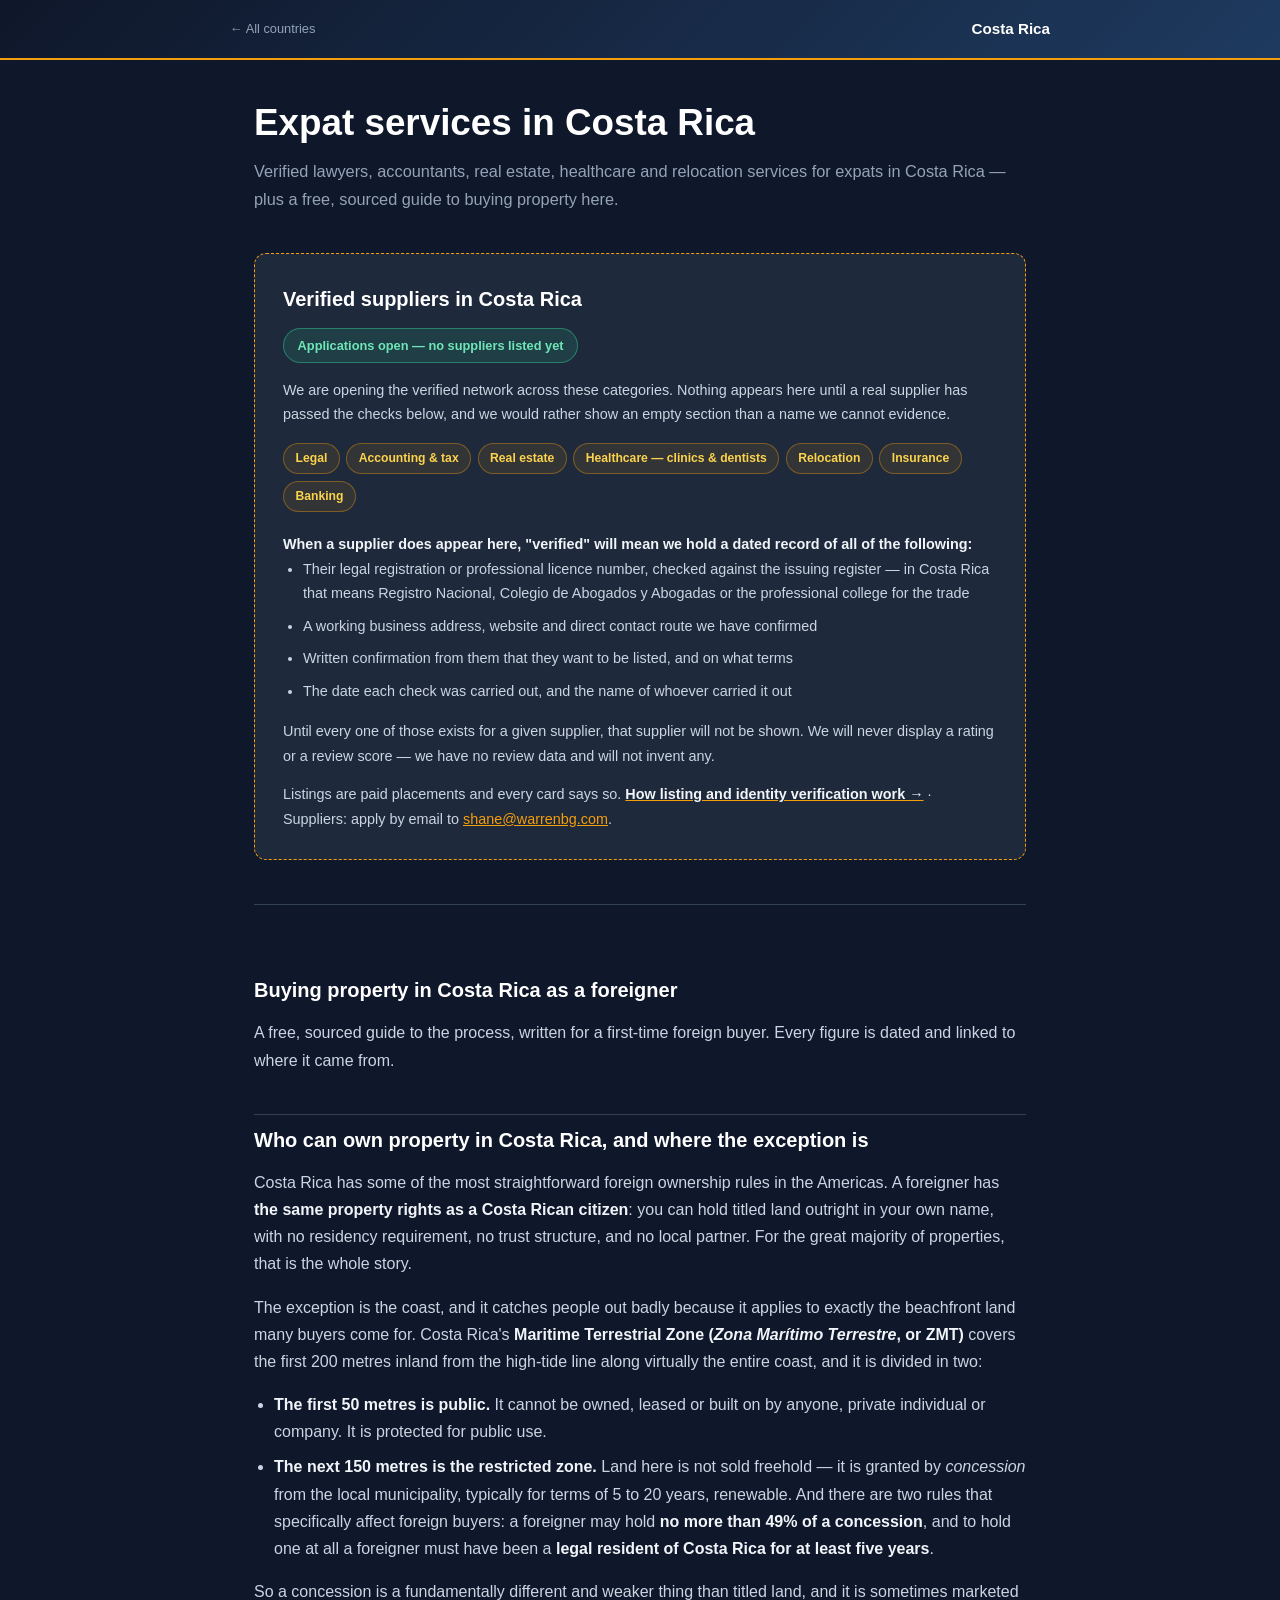
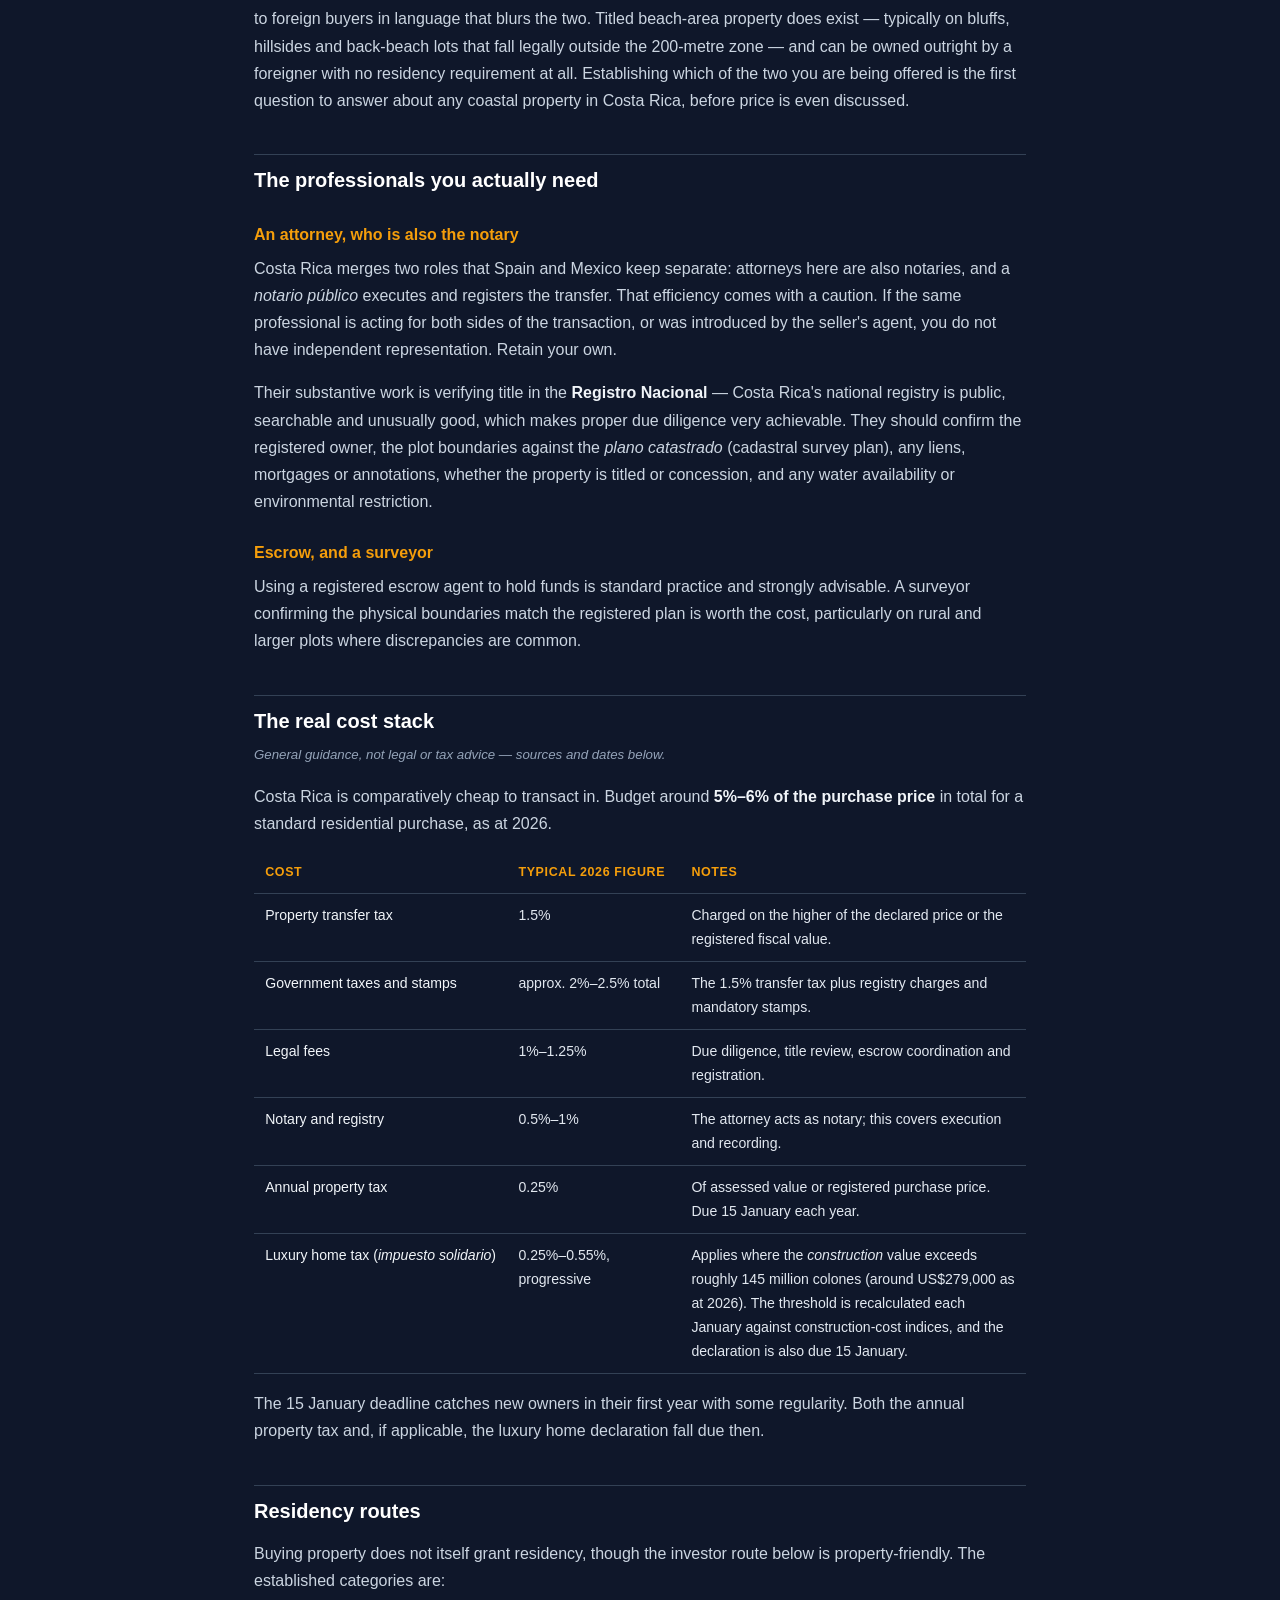
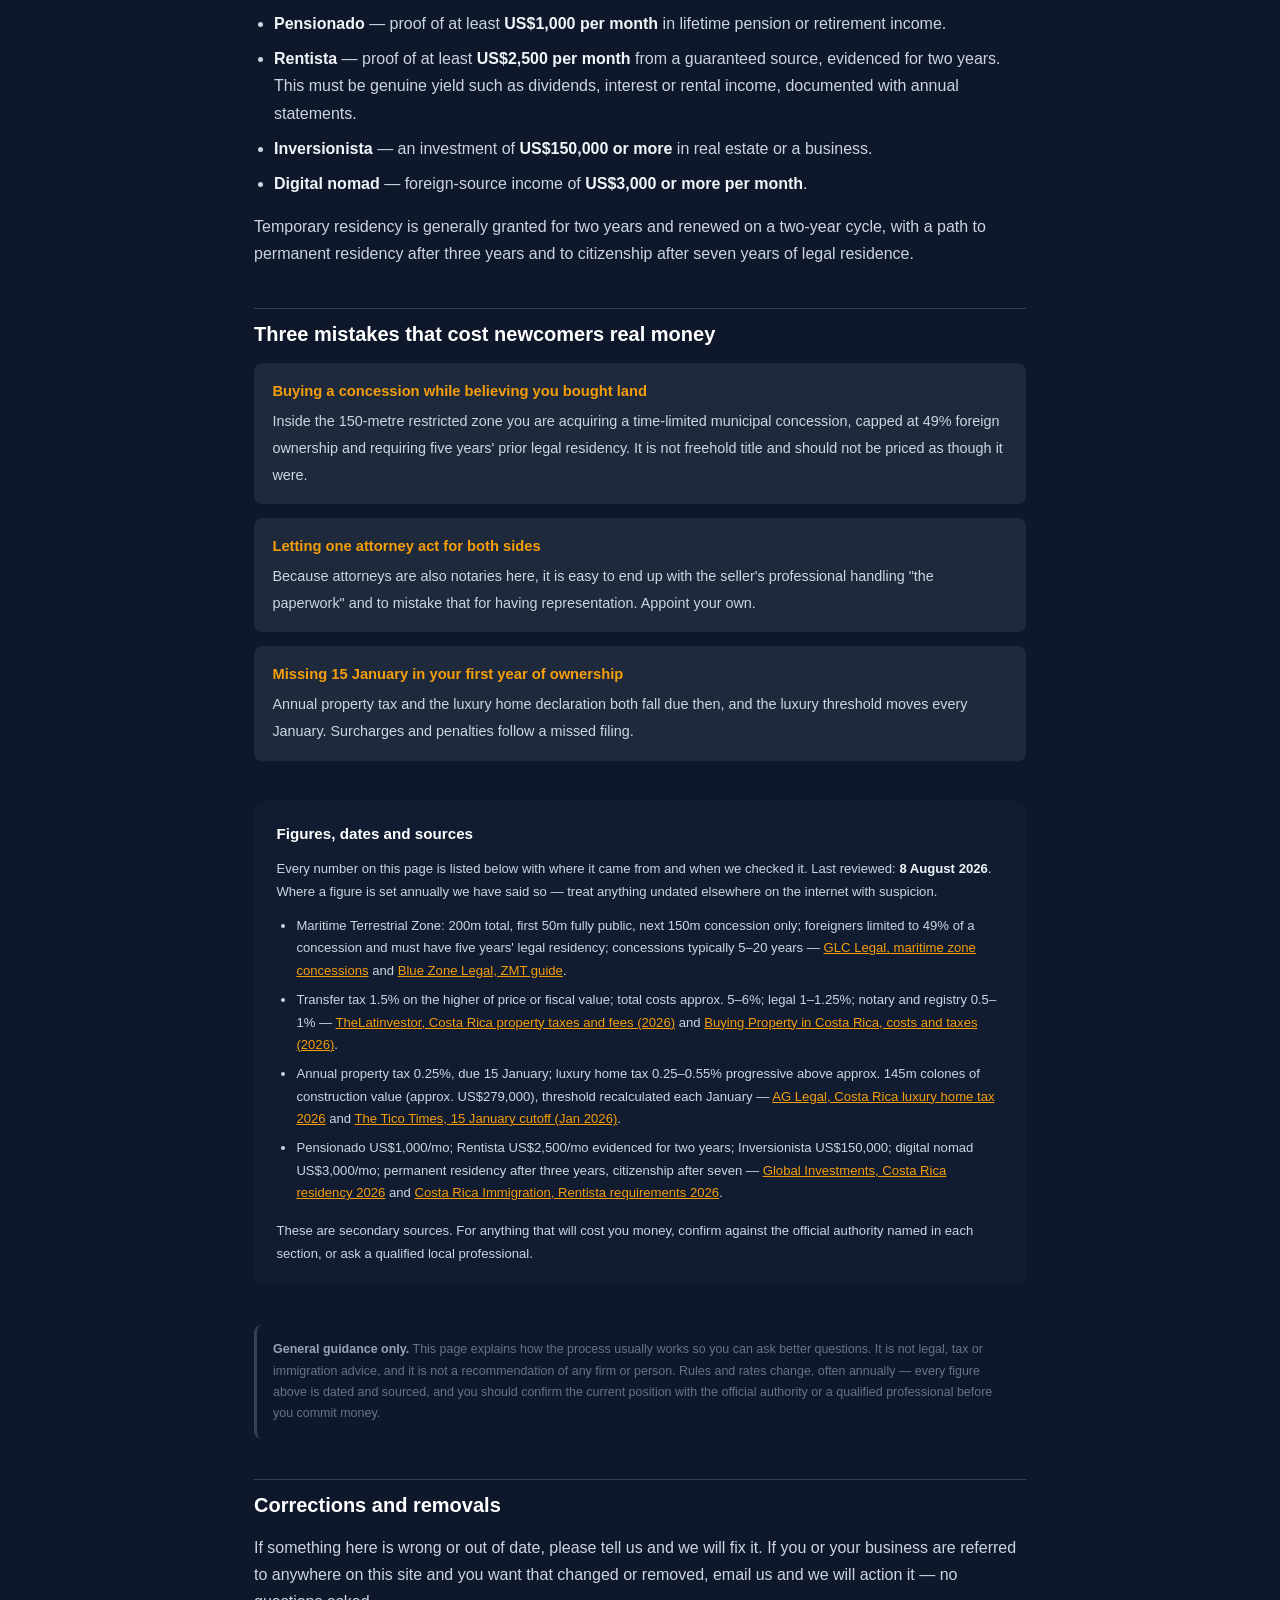
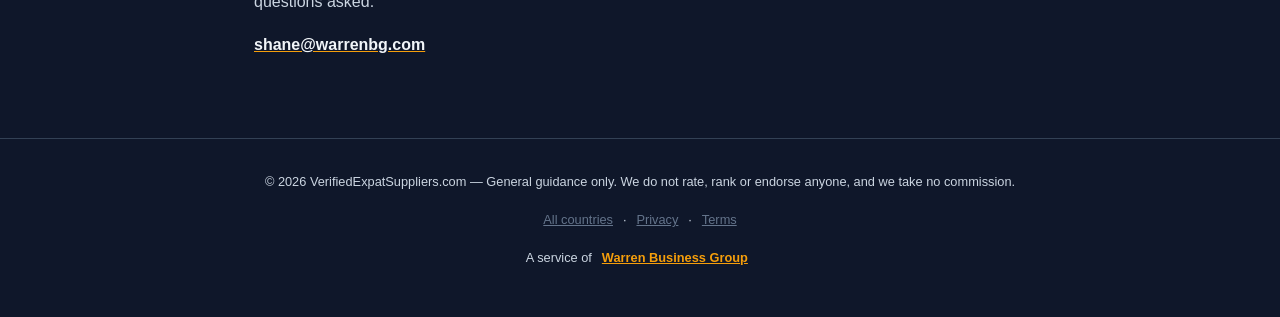
==== commit bc2eeea4: "Restore the directory identity: suppliers first, guides as the free resource Hub, country pages, /fo" ====
--- a/costa-rica/index.html
+++ b/costa-rica/index.html
@@ -3,8 +3,8 @@
 <head>
   <meta charset="UTF-8">
   <meta name="viewport" content="width=device-width, initial-scale=1.0">
-  <title>Buying Property in Costa Rica as a Foreigner — Maritime Zone, Costs and Residency (2026)</title>
-  <meta name="description" content="Buying property in Costa Rica in 2026: why beachfront is a concession not freehold, the 5-6% cost stack, the 15 January tax deadline, and the four residency routes.">
+  <title>Expat Services in Costa Rica — Verified Suppliers, Plus a Sourced Guide to Buying Property (2026)</title>
+  <meta name="description" content="Verified expat services in Costa Rica — legal, accounting and tax, real estate, healthcare, relocation, insurance and banking. Supplier applications are open. Plus a free sourced guide to the maritime zone, the cost stack and the four residency routes.">
   <link rel="canonical" href="https://verifiedexpatsuppliers.com/costa-rica/">
   <style>
     *, *::before, *::after { box-sizing: border-box; margin: 0; padding: 0; }
@@ -18,6 +18,10 @@
     .brand { font-size:0.95rem; font-weight:800; color:#fff; }
     .wrap { max-width:820px; margin:0 auto; padding:2.5rem 1.5rem 4rem; }
     h1 { font-size:clamp(1.6rem,4vw,2.3rem); font-weight:800; color:#fff; line-height:1.25; margin-bottom:0.75rem; }
+    .chips { display:flex; flex-wrap:wrap; gap:0.4rem; margin:1rem 0 1.25rem; }
+    .chip { background:rgba(245,158,11,0.1); border:1px solid rgba(245,158,11,0.38); color:#fcd34d; font-size:0.76rem; font-weight:700; padding:0.28rem 0.72rem; border-radius:99px; }
+    .open-note { display:inline-block; background:rgba(52,211,153,0.12); border:1px solid rgba(52,211,153,0.45); color:#6ee7b7; font-size:0.8rem; font-weight:700; padding:0.35rem 0.85rem; border-radius:99px; margin-bottom:0.9rem; }
+    .guide-lead { border-top:1px solid var(--line); margin-top:2.75rem; padding-top:1.75rem; }
     .standfirst { color:var(--muted); font-size:1.02rem; margin-bottom:1.5rem; }
     .disclaimer { background:#1e293b; border-left:4px solid var(--gold); border-radius:8px; padding:1rem 1.15rem; font-size:0.85rem; color:#cbd5e1; margin-bottom:2.5rem; }
     h2 { font-size:1.25rem; font-weight:800; color:#fff; margin:2.5rem 0 0.75rem; padding-top:0.5rem; border-top:1px solid var(--line); }
@@ -47,13 +51,34 @@
 <body>
 <header>
   <div class="header-inner">
-    <a href="/" class="back-link">&larr; All country guides</a>
-    <div class="brand">Costa Rica Guide</div>
+    <a href="/" class="back-link">&larr; All countries</a>
+    <div class="brand">Costa Rica</div>
   </div>
 </header>
 <div class="wrap">
-  <h1>Buying Property in Costa Rica as a Foreigner</h1>
-  <p class="standfirst">Equal rights to citizens almost everywhere — but the first 200 metres of coast follow entirely different rules.</p>
+  <h1>Expat services in Costa Rica</h1>
+  <p class="standfirst">Verified lawyers, accountants, real estate, healthcare and relocation services for expats in Costa Rica — plus a free, sourced guide to buying property here.</p>
+
+<div class="slot" id="suppliers">
+  <h2 style="border-top:none">Verified suppliers in Costa Rica</h2>
+  <div class="open-note">Applications open &mdash; no suppliers listed yet</div>
+  <p style="font-size:0.9rem">We are opening the verified network across these categories. Nothing appears here until a real supplier has passed the checks below, and we would rather show an empty section than a name we cannot evidence.</p>
+  <div class="chips"><span class="chip">Legal</span><span class="chip">Accounting &amp; tax</span><span class="chip">Real estate</span><span class="chip">Healthcare — clinics &amp; dentists</span><span class="chip">Relocation</span><span class="chip">Insurance</span><span class="chip">Banking</span></div>
+    <p style="font-size:0.9rem;margin-bottom:0"><strong>When a supplier does appear here, "verified" will mean we hold a dated record of all of the following:</strong></p>
+  <ul style="font-size:0.9rem">
+    <li>Their legal registration or professional licence number, checked against the issuing register &mdash; in Costa Rica that means Registro Nacional, Colegio de Abogados y Abogadas or the professional college for the trade</li>
+    <li>A working business address, website and direct contact route we have confirmed</li>
+    <li>Written confirmation from them that they want to be listed, and on what terms</li>
+    <li>The date each check was carried out, and the name of whoever carried it out</li>
+  </ul>
+  <p style="font-size:0.9rem;margin-bottom:0">Until every one of those exists for a given supplier, that supplier will not be shown. We will never display a rating or a review score — we have no review data and will not invent any.</p>
+  <p style="font-size:0.9rem;margin-bottom:0;margin-top:0.9rem">Listings are paid placements and every card says so. <a href="/for-suppliers/"><strong>How listing and identity verification work &rarr;</strong></a>  &middot;  Suppliers: apply by email to <a href="mailto:shane@warrenbg.com?subject=Supplier%20listing%20%E2%80%94%20">shane@warrenbg.com</a>.</p>
+</div>
+
+  <div class="guide-lead">
+    <h2 style="border-top:none;padding-top:0">Buying property in Costa Rica as a foreigner</h2>
+    <p>A free, sourced guide to the process, written for a first-time foreign buyer. Every figure is dated and linked to where it came from.</p>
+  </div>
 
   <h2>Who can own property in Costa Rica, and where the exception is</h2>
   <p>Costa Rica has some of the most straightforward foreign ownership rules in the Americas. A foreigner has <strong>the same property rights as a Costa Rican citizen</strong>: you can hold titled land outright in your own name, with no residency requirement, no trust structure, and no local partner. For the great majority of properties, that is the whole story.</p>
@@ -100,20 +125,6 @@
   <div class="mistake"><b>Letting one attorney act for both sides</b><span>Because attorneys are also notaries here, it is easy to end up with the seller's professional handling "the paperwork" and to mistake that for having representation. Appoint your own.</span></div>
   <div class="mistake"><b>Missing 15 January in your first year of ownership</b><span>Annual property tax and the luxury home declaration both fall due then, and the luxury threshold moves every January. Surcharges and penalties follow a missed filing.</span></div>
 
-<div class="slot" id="suppliers">
-  <h2 style="border-top:none">Verified suppliers in Costa Rica</h2>
-  <div class="empty">No suppliers listed yet</div>
-  <p style="font-size:0.9rem">We are building a small list of Costa Rican attorneys, escrow agents and buyer agents we can actually stand behind. Nothing appears in this section until it exists, and we would rather show an empty box than a name we cannot evidence.</p>
-  <p style="font-size:0.9rem;margin-bottom:0"><strong>When a supplier does appear here, "verified" will mean we hold a dated record of all of the following:</strong></p>
-  <ul style="font-size:0.9rem">
-    <li>Their legal registration or professional licence number, checked against the issuing register</li>
-    <li>A working business address, website and direct contact route we have confirmed</li>
-    <li>Written confirmation from them that they want to be listed, and on what terms</li>
-    <li>The date each check was carried out, and the name of whoever carried it out</li>
-  </ul>
-  <p style="font-size:0.9rem;margin-bottom:0">Until every one of those exists for a given supplier, that supplier will not be shown. We will never display a rating or a review score — we have no review data and will not invent any.</p>
-  <p style="font-size:0.9rem;margin-bottom:0;margin-top:0.9rem">Listings are paid placements and every card says so. <a href="/for-suppliers/"><strong>How listing and identity verification work &rarr;</strong></a>  &middot;  Suppliers: apply by email to <a href="mailto:shane@warrenbg.com?subject=Supplier%20listing%20%E2%80%94%20">shane@warrenbg.com</a>.</p>
-</div>
   <div class="sources">
     <h2>Figures, dates and sources</h2>
     <p style="margin-bottom:0.75rem">Every number on this page is listed below with where it came from and when we checked it. Last reviewed: <strong>8 August 2026</strong>. Where a figure is set annually we have said so — treat anything undated elsewhere on the internet with suspicion.</p>
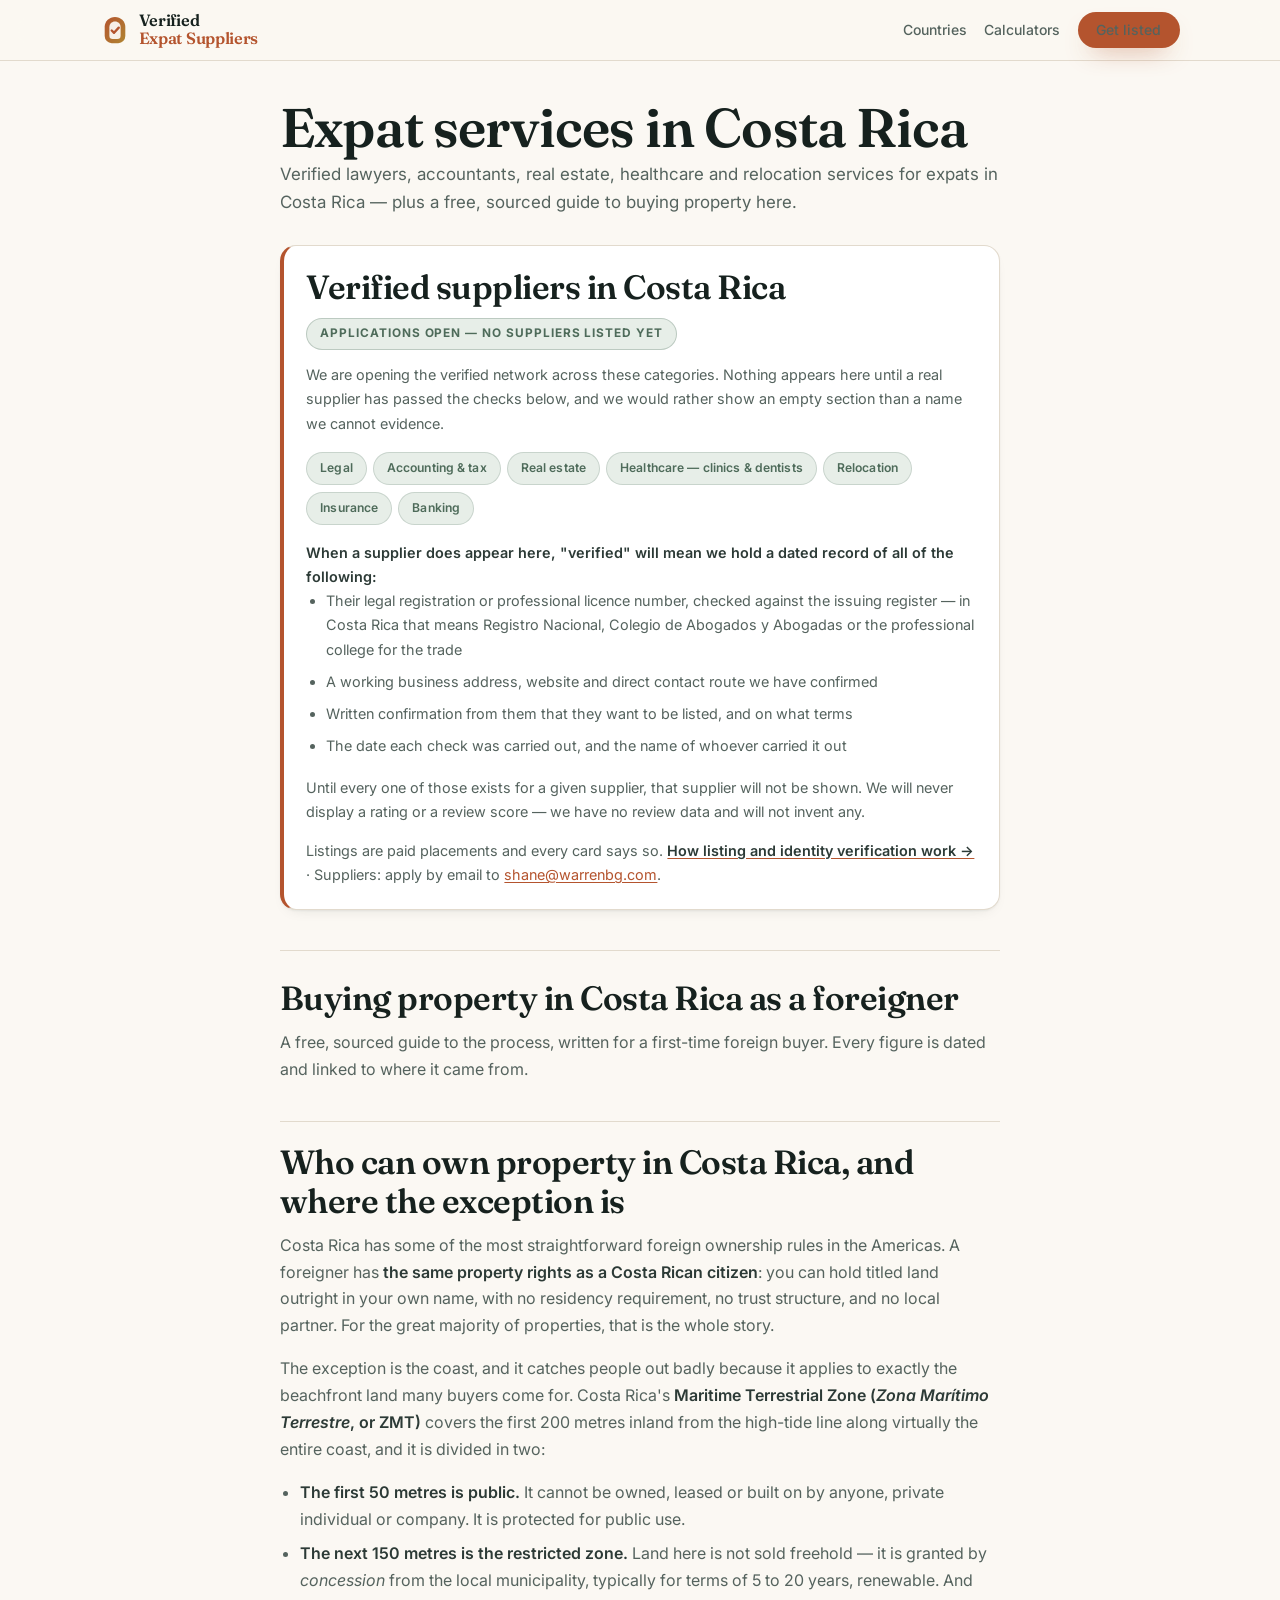
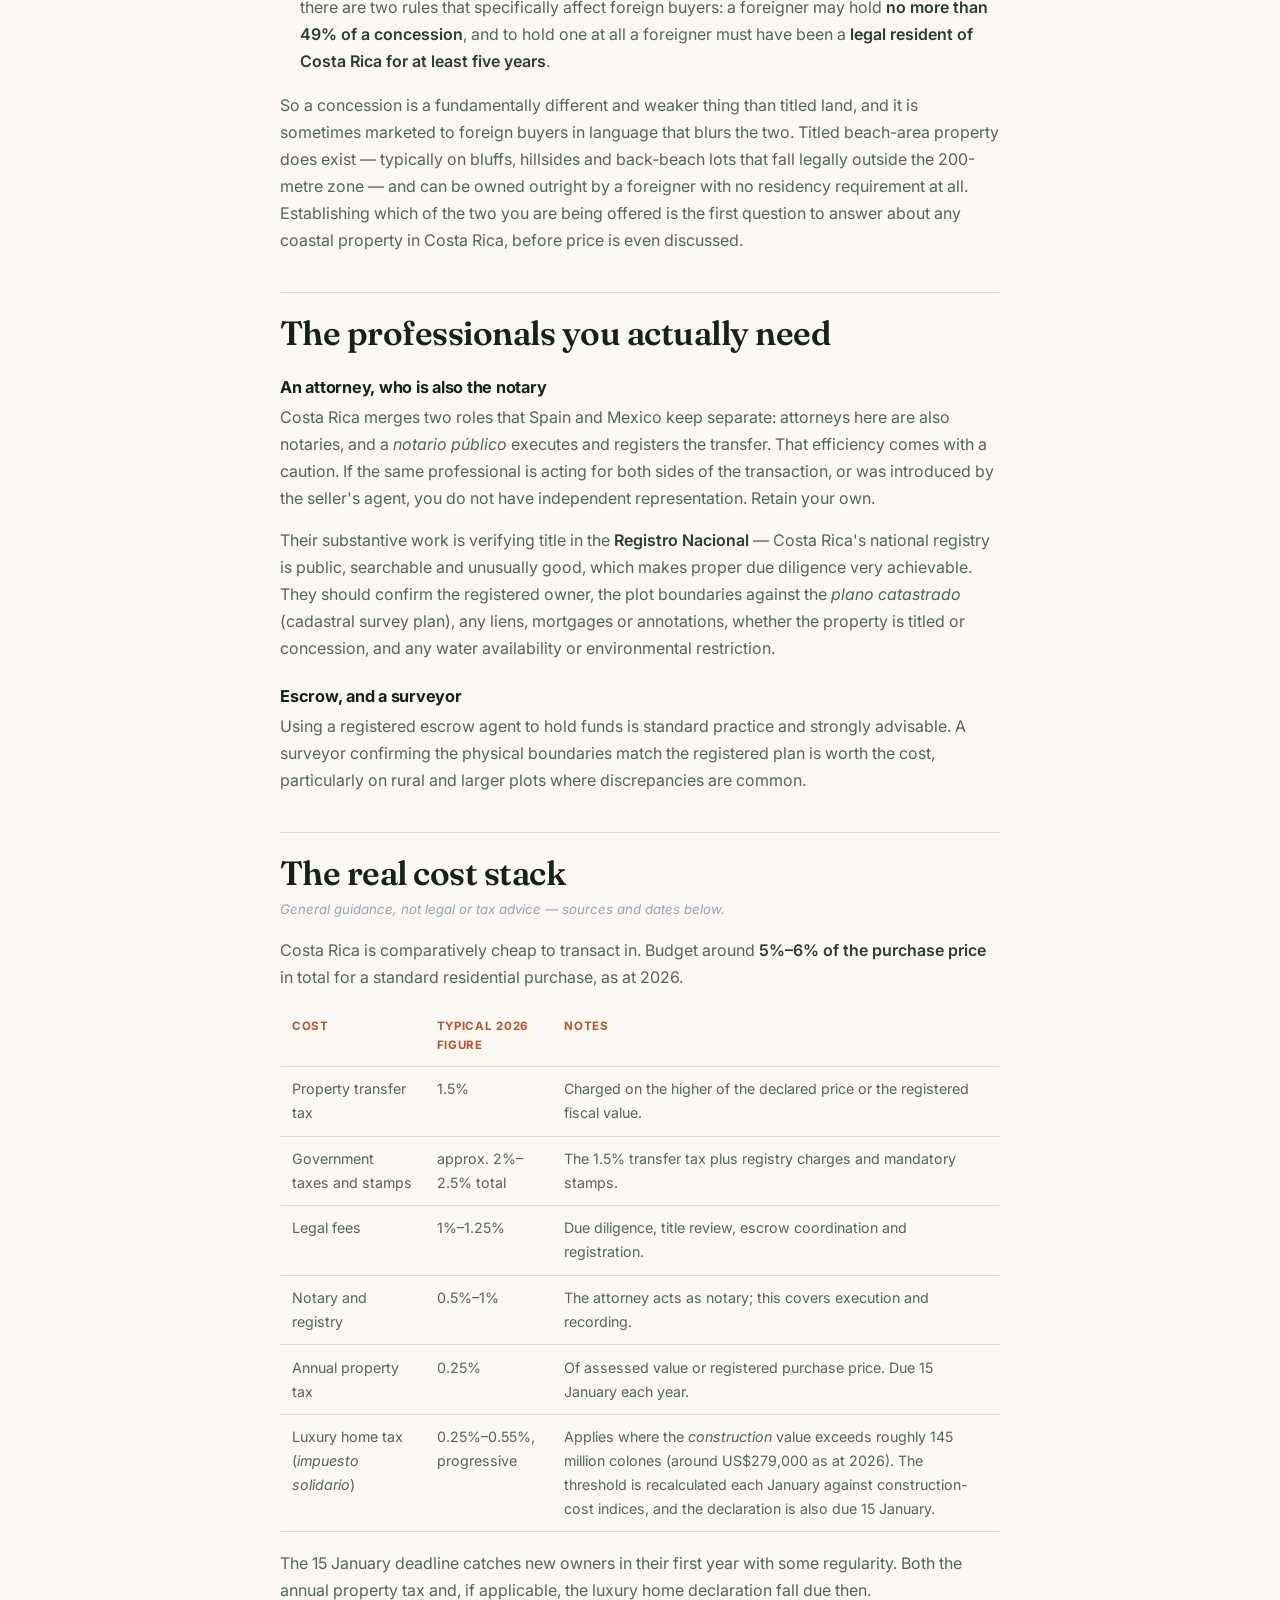
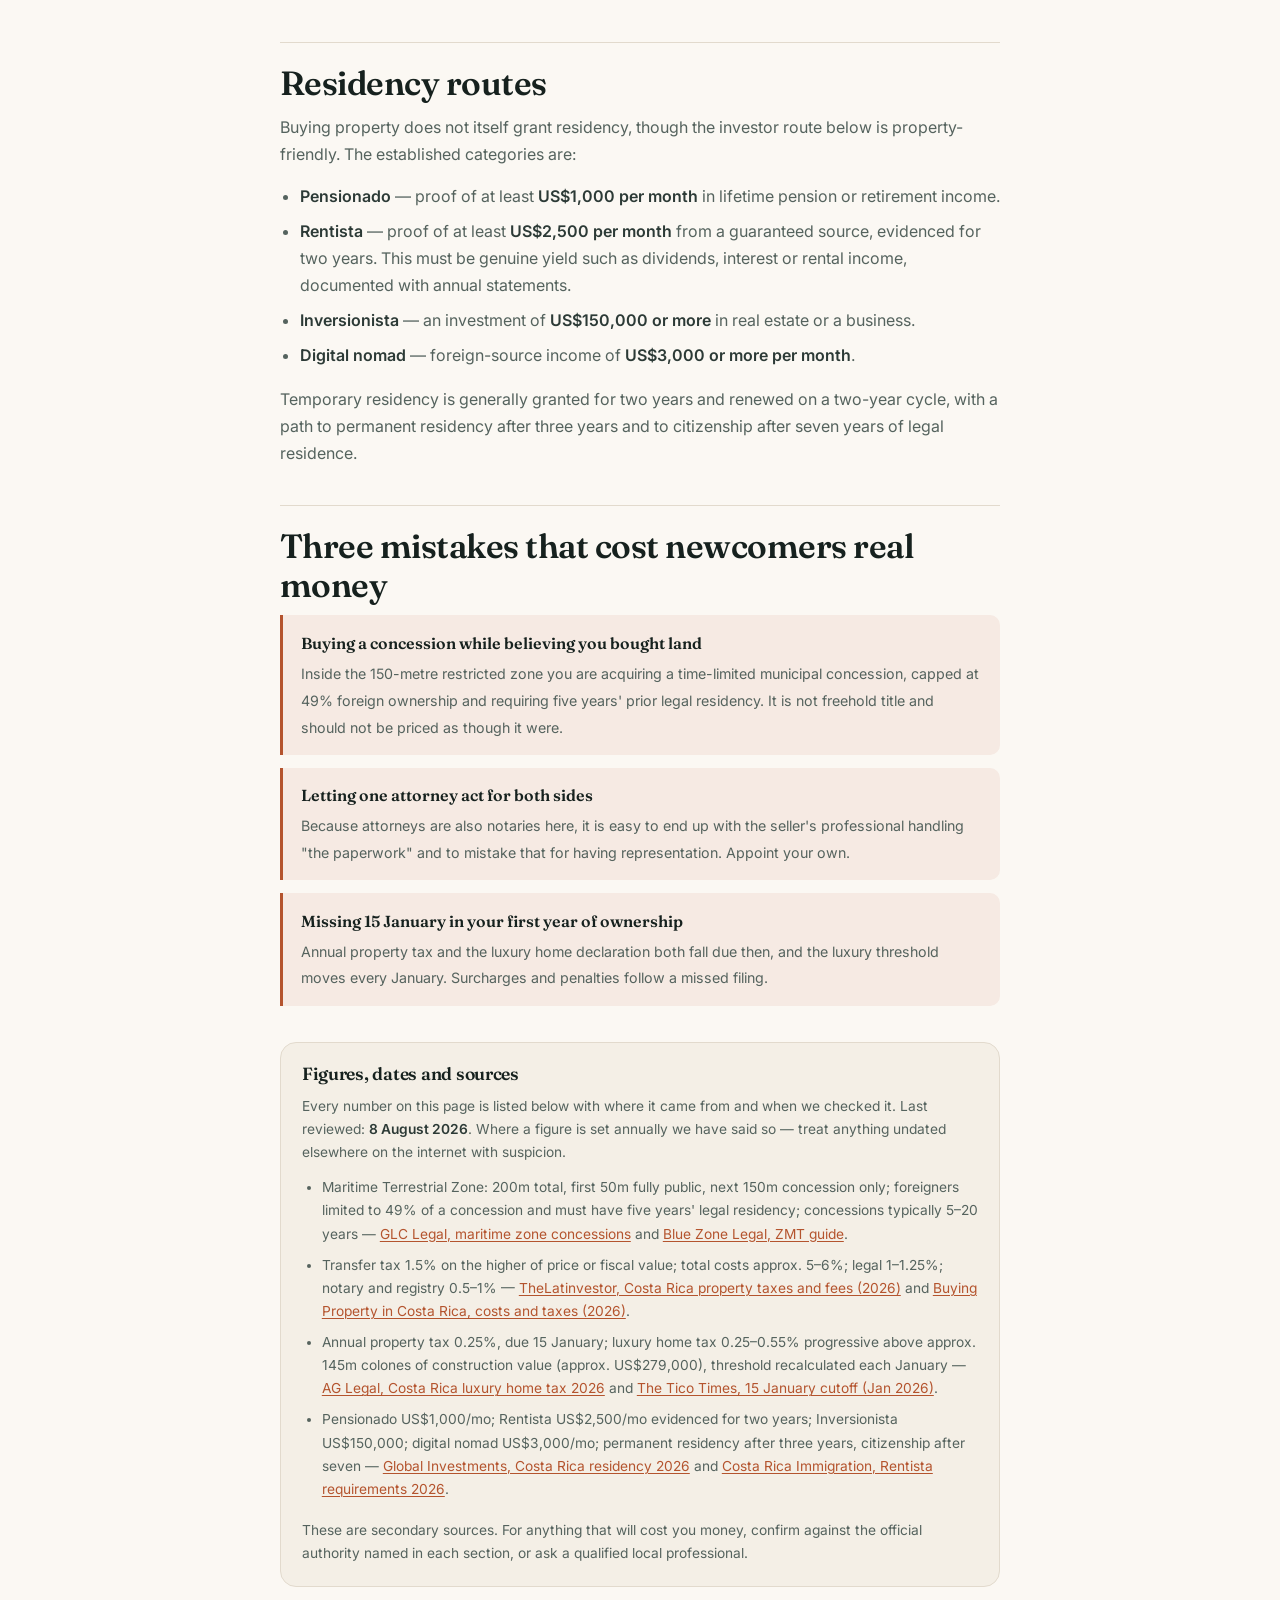
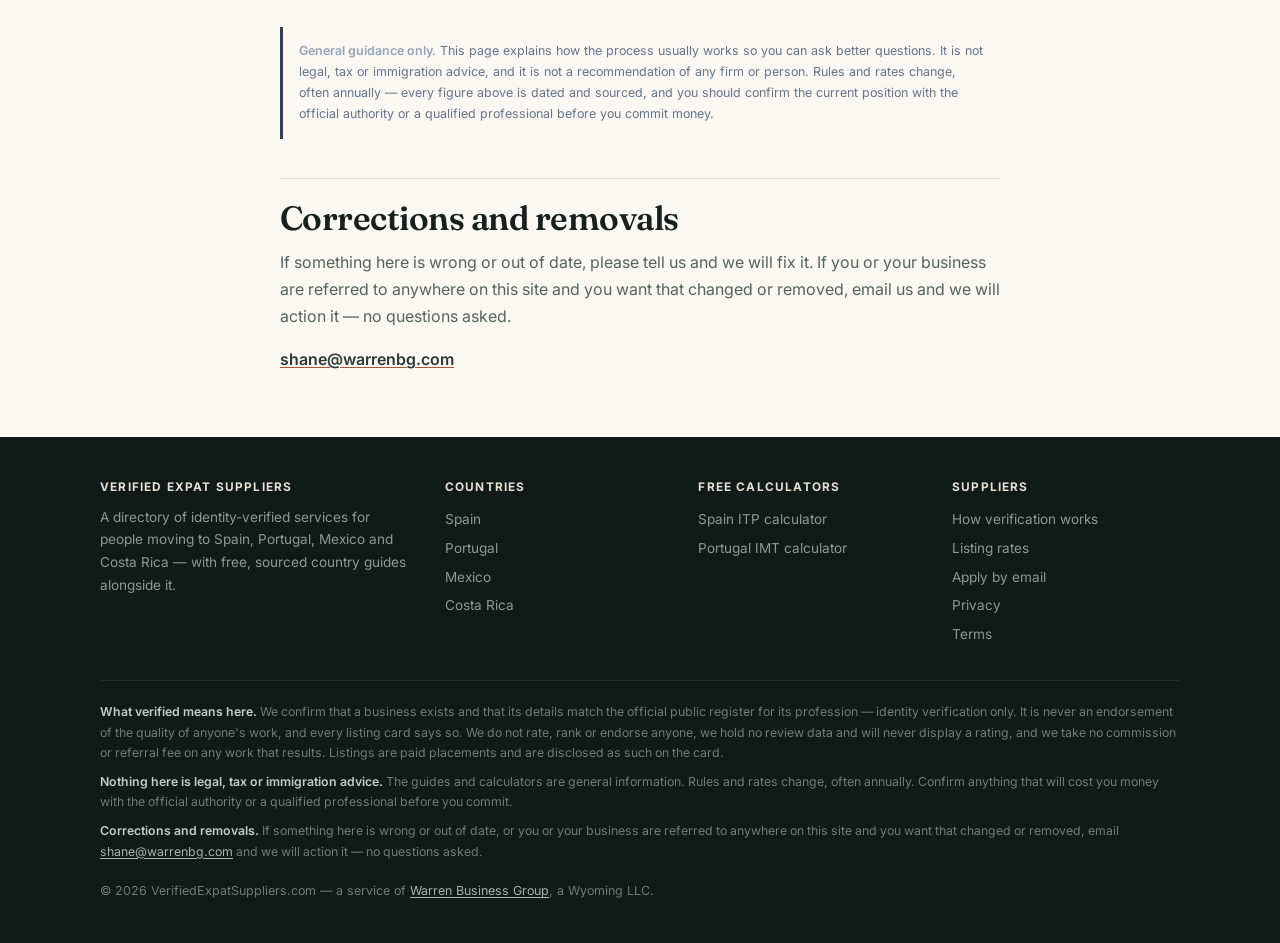
==== commit 510e1265: "Premium redesign, plus the Spain ITP and Portugal IMT calculators Design: Fraunces display serif pai" ====
--- a/costa-rica/index.html
+++ b/costa-rica/index.html
@@ -6,53 +6,26 @@
   <title>Expat Services in Costa Rica — Verified Suppliers, Plus a Sourced Guide to Buying Property (2026)</title>
   <meta name="description" content="Verified expat services in Costa Rica — legal, accounting and tax, real estate, healthcare, relocation, insurance and banking. Supplier applications are open. Plus a free sourced guide to the maritime zone, the cost stack and the four residency routes.">
   <link rel="canonical" href="https://verifiedexpatsuppliers.com/costa-rica/">
-  <style>
-    *, *::before, *::after { box-sizing: border-box; margin: 0; padding: 0; }
-    :root { --gold:#f59e0b; --dark:#0f172a; --mid:#1e293b; --line:#334155; --muted:#94a3b8; }
-    body { font-family:-apple-system,BlinkMacSystemFont,'Segoe UI',Roboto,sans-serif; background:var(--dark); color:#e2e8f0; line-height:1.7; }
-    a { color:var(--gold); }
-    header { background:linear-gradient(135deg,#0f172a,#1e3a5f); border-bottom:2px solid var(--gold); padding:1rem 1.5rem; }
-    .header-inner { max-width:820px; margin:0 auto; display:flex; align-items:center; justify-content:space-between; gap:1rem; flex-wrap:wrap; }
-    .back-link { font-size:0.8rem; color:var(--muted); text-decoration:none; }
-    .back-link:hover { color:var(--gold); }
-    .brand { font-size:0.95rem; font-weight:800; color:#fff; }
-    .wrap { max-width:820px; margin:0 auto; padding:2.5rem 1.5rem 4rem; }
-    h1 { font-size:clamp(1.6rem,4vw,2.3rem); font-weight:800; color:#fff; line-height:1.25; margin-bottom:0.75rem; }
-    .chips { display:flex; flex-wrap:wrap; gap:0.4rem; margin:1rem 0 1.25rem; }
-    .chip { background:rgba(245,158,11,0.1); border:1px solid rgba(245,158,11,0.38); color:#fcd34d; font-size:0.76rem; font-weight:700; padding:0.28rem 0.72rem; border-radius:99px; }
-    .open-note { display:inline-block; background:rgba(52,211,153,0.12); border:1px solid rgba(52,211,153,0.45); color:#6ee7b7; font-size:0.8rem; font-weight:700; padding:0.35rem 0.85rem; border-radius:99px; margin-bottom:0.9rem; }
-    .guide-lead { border-top:1px solid var(--line); margin-top:2.75rem; padding-top:1.75rem; }
-    .standfirst { color:var(--muted); font-size:1.02rem; margin-bottom:1.5rem; }
-    .disclaimer { background:#1e293b; border-left:4px solid var(--gold); border-radius:8px; padding:1rem 1.15rem; font-size:0.85rem; color:#cbd5e1; margin-bottom:2.5rem; }
-    h2 { font-size:1.25rem; font-weight:800; color:#fff; margin:2.5rem 0 0.75rem; padding-top:0.5rem; border-top:1px solid var(--line); }
-    h3 { font-size:1rem; font-weight:700; color:var(--gold); margin:1.5rem 0 0.4rem; }
-    p { margin-bottom:1rem; color:#cbd5e1; }
-    ul, ol { margin:0 0 1rem 1.25rem; color:#cbd5e1; }
-    li { margin-bottom:0.5rem; }
-    strong { color:#f1f5f9; }
-    table { width:100%; border-collapse:collapse; margin-bottom:1rem; font-size:0.88rem; display:block; overflow-x:auto; }
-    th, td { text-align:left; padding:0.6rem 0.7rem; border-bottom:1px solid var(--line); vertical-align:top; }
-    th { color:var(--gold); font-size:0.78rem; text-transform:uppercase; letter-spacing:0.05em; white-space:nowrap; }
-    td:first-child { white-space:nowrap; color:#f1f5f9; }
-    .slot { background:#1e293b; border:1px dashed var(--gold); border-radius:12px; padding:1.75rem; margin:2.5rem 0; }
-    .slot h2 { border-top:none; margin-top:0; padding-top:0; }
-    .slot .empty { background:#0f172a; border-radius:8px; padding:1.1rem; text-align:center; color:var(--muted); font-weight:700; font-size:0.92rem; margin-bottom:1.1rem; }
-    .sources { background:#111c30; border-radius:10px; padding:1.25rem 1.4rem; font-size:0.82rem; color:var(--muted); margin-top:2.5rem; }
-    .sources h2 { font-size:0.95rem; border-top:none; margin-top:0; padding-top:0; }
-    .sources li { margin-bottom:0.45rem; word-break:break-word; }
-    .mistake { background:#1e293b; border-radius:8px; padding:1rem 1.15rem; margin-bottom:0.85rem; }
-    .mistake b { color:var(--gold); display:block; margin-bottom:0.2rem; font-size:0.92rem; }
-    .mistake span { font-size:0.9rem; color:#cbd5e1; }
-    footer { border-top:1px solid var(--line); text-align:center; padding:2rem 1.5rem; color:#64748b; font-size:0.8rem; }
-    footer a { color:#64748b; margin:0 0.4rem; }
-</style>
   <script async src="https://pagead2.googlesyndication.com/pagead/js/adsbygoogle.js?client=ca-pub-6286935824893984" crossorigin="anonymous"></script>
+  <link rel="preconnect" href="https://fonts.googleapis.com">
+  <link rel="preconnect" href="https://fonts.gstatic.com" crossorigin>
+  <link href="https://fonts.googleapis.com/css2?family=Fraunces:opsz,wght@9..144,400;9..144,600&family=Inter:wght@400;500;600;700&display=swap" rel="stylesheet">
+  <link rel="stylesheet" href="/assets/site.css">
+  <link rel="icon" href="/assets/logo.svg" type="image/svg+xml">
+  <meta name="theme-color" content="#16211E">
 </head>
 <body>
-<header>
-  <div class="header-inner">
-    <a href="/" class="back-link">&larr; All countries</a>
-    <div class="brand">Costa Rica</div>
+<header class="site-head">
+  <div class="shell head-in">
+    <a class="logo" href="/">
+      <img class="logo-mark" src="/assets/logo.svg" alt="" width="30" height="30">
+      <span class="logo-txt">Verified<br><em>Expat Suppliers</em></span>
+    </a>
+    <nav class="head-nav">
+      <a href="/#countries" class="nav-hide">Countries</a>
+      <a href="/spain/itp-calculator/" class="nav-hide">Calculators</a>
+      <a href="/for-suppliers/" class="btn btn-primary btn-sm">Get listed</a>
+    </nav>
   </div>
 </header>
 <div class="wrap">
@@ -143,10 +116,41 @@
   <p>If something here is wrong or out of date, please tell us and we will fix it. If you or your business are referred to anywhere on this site and you want that changed or removed, email us and we will action it — no questions asked.</p>
   <p><a href="mailto:shane@warrenbg.com?subject=costa-rica%20guide%20correction"><strong>shane@warrenbg.com</strong></a></p>
 </div>
-<footer>
-  <p>&copy; 2026 VerifiedExpatSuppliers.com — General guidance only. We do not rate, rank or endorse anyone, and we take no commission.</p>
-  <p style="margin-top:0.4rem"><a href="/">All countries</a> · <a href="/privacy.html">Privacy</a> · <a href="/terms.html">Terms</a></p>
-  <p style="margin-top:0.5rem">A service of <a href="https://warrenbg.com" style="color:#f59e0b;font-weight:700;">Warren Business Group</a></p>
+<footer class="site-foot">
+  <div class="shell">
+    <div class="foot-cols">
+      <div class="foot-brand">
+        <h4>Verified Expat Suppliers</h4>
+        <p>A directory of identity-verified services for people moving to Spain, Portugal, Mexico and Costa Rica &mdash; with free, sourced country guides alongside it.</p>
+      </div>
+      <div>
+        <h4>Countries</h4>
+        <a href="/spain/">Spain</a>
+        <a href="/portugal/">Portugal</a>
+        <a href="/mexico/">Mexico</a>
+        <a href="/costa-rica/">Costa Rica</a>
+      </div>
+      <div>
+        <h4>Free calculators</h4>
+        <a href="/spain/itp-calculator/">Spain ITP calculator</a>
+        <a href="/portugal/imt-calculator/">Portugal IMT calculator</a>
+      </div>
+      <div>
+        <h4>Suppliers</h4>
+        <a href="/for-suppliers/">How verification works</a>
+        <a href="/pricing/">Listing rates</a>
+        <a href="mailto:shane@warrenbg.com?subject=Supplier%20listing">Apply by email</a>
+        <a href="/privacy.html">Privacy</a>
+        <a href="/terms.html">Terms</a>
+      </div>
+    </div>
+    <div class="foot-small">
+      <p><strong style="color:#C3CDC7">What verified means here.</strong> We confirm that a business exists and that its details match the official public register for its profession &mdash; identity verification only. It is never an endorsement of the quality of anyone's work, and every listing card says so. We do not rate, rank or endorse anyone, we hold no review data and will never display a rating, and we take no commission or referral fee on any work that results. Listings are paid placements and are disclosed as such on the card.</p>
+      <p><strong style="color:#C3CDC7">Nothing here is legal, tax or immigration advice.</strong> The guides and calculators are general information. Rules and rates change, often annually. Confirm anything that will cost you money with the official authority or a qualified professional before you commit.</p>
+      <p><strong style="color:#C3CDC7">Corrections and removals.</strong> If something here is wrong or out of date, or you or your business are referred to anywhere on this site and you want that changed or removed, email <a href="mailto:shane@warrenbg.com?subject=verifiedexpatsuppliers.com%20correction%20or%20removal">shane@warrenbg.com</a> and we will action it &mdash; no questions asked.</p>
+      <p class="foot-base">&copy; 2026 VerifiedExpatSuppliers.com &mdash; a service of <a href="https://warrenbg.com">Warren Business Group</a>, a Wyoming LLC.</p>
+    </div>
+  </div>
 </footer>
 </body>
 </html>
--- a/assets/site.css
+++ b/assets/site.css
@@ -0,0 +1,351 @@
+/* VerifiedExpatSuppliers.com — design system
+   Editorial-meets-SaaS. Display serif (Fraunces) + clean sans (Inter).
+   Warm Mediterranean palette: ivory paper, ink, clay, sage, brass.
+   Mobile-first: every rule below is the phone rule; media queries scale up. */
+
+*, *::before, *::after { box-sizing: border-box; margin: 0; padding: 0; }
+
+:root {
+  /* palette */
+  --paper:      #FBF8F3;
+  --paper-2:    #F4EFE6;
+  --sand:       #E9E0D1;
+  --ink:        #16211E;
+  --ink-2:      #2C3A36;
+  --body:       #55635E;
+  --muted:      #7C8983;
+  --line:       #E2DACD;
+  --line-2:     #CFC4B2;
+  --clay:       #B4542E;
+  --clay-dk:    #93401F;
+  --clay-soft:  #F6EAE3;
+  --sage:       #4E6B5A;
+  --sage-soft:  #E7EEE8;
+  --brass:      #B08532;
+  --white:      #FFFFFF;
+
+  --shadow-sm: 0 1px 2px rgba(22,33,30,.05), 0 6px 16px -10px rgba(22,33,30,.18);
+  --shadow:    0 1px 2px rgba(22,33,30,.05), 0 18px 38px -22px rgba(22,33,30,.35);
+  --shadow-lg: 0 2px 6px rgba(22,33,30,.06), 0 40px 70px -34px rgba(22,33,30,.45);
+
+  --r-sm: 10px;
+  --r:    16px;
+  --r-lg: 24px;
+
+  --serif: 'Fraunces', 'Iowan Old Style', 'Palatino Linotype', Palatino, Georgia, serif;
+  --sans:  'Inter', -apple-system, BlinkMacSystemFont, 'Segoe UI', Roboto, sans-serif;
+
+  --pad: 1.25rem;
+}
+
+html { -webkit-text-size-adjust: 100%; scroll-behavior: smooth; }
+
+body {
+  font-family: var(--sans);
+  background: var(--paper);
+  color: var(--body);
+  line-height: 1.68;
+  font-size: 1rem;
+  -webkit-font-smoothing: antialiased;
+  -moz-osx-font-smoothing: grayscale;
+}
+
+h1, h2, h3, h4 { font-family: var(--serif); color: var(--ink); line-height: 1.15; font-weight: 600; letter-spacing: -0.015em; }
+h1 { font-size: clamp(2rem, 7vw, 3.4rem); font-variation-settings: 'SOFT' 0, 'WONK' 1, 'opsz' 40; }
+h2 { font-size: clamp(1.45rem, 4.2vw, 2.1rem); }
+h3 { font-size: 1.12rem; }
+
+a { color: var(--clay); text-decoration-thickness: 1px; text-underline-offset: 2px; }
+a:hover { color: var(--clay-dk); }
+strong, b { color: var(--ink-2); font-weight: 600; }
+img, svg { max-width: 100%; height: auto; display: block; }
+
+.shell   { max-width: 1120px; margin: 0 auto; padding-inline: var(--pad); }
+.shell-n { max-width: 760px;  margin: 0 auto; padding-inline: var(--pad); }
+
+/* ───────────────────────── header ───────────────────────── */
+.site-head {
+  position: sticky; top: 0; z-index: 60;
+  background: rgba(251,248,243,.86);
+  backdrop-filter: saturate(180%) blur(14px);
+  -webkit-backdrop-filter: saturate(180%) blur(14px);
+  border-bottom: 1px solid var(--line);
+}
+.head-in { display: flex; align-items: center; justify-content: space-between; gap: 1rem; min-height: 60px; }
+.logo { display: flex; align-items: center; gap: .55rem; text-decoration: none; flex-shrink: 0; }
+.logo-mark { width: 30px; height: 30px; flex-shrink: 0; }
+.logo-txt { font-family: var(--serif); font-weight: 600; font-size: 1.02rem; color: var(--ink); letter-spacing: -.02em; line-height: 1.1; }
+.logo-txt em { font-style: normal; color: var(--clay); }
+.head-nav { display: flex; align-items: center; gap: 1.1rem; }
+.head-nav a { font-size: .875rem; font-weight: 500; color: var(--body); text-decoration: none; white-space: nowrap; }
+.head-nav a:hover { color: var(--clay); }
+.head-nav .nav-hide { display: none; }
+@media (min-width: 820px) { .head-nav .nav-hide { display: inline; } }
+
+/* ───────────────────────── buttons ───────────────────────── */
+.btn {
+  display: inline-flex; align-items: center; justify-content: center; gap: .45rem;
+  font-family: var(--sans); font-weight: 600; font-size: .95rem; line-height: 1;
+  padding: .85rem 1.5rem; border-radius: 99px; border: 1.5px solid transparent;
+  text-decoration: none; cursor: pointer; transition: transform .16s, background .16s, box-shadow .16s, color .16s;
+  text-align: center;
+}
+.btn:hover { transform: translateY(-1px); }
+.btn-primary { background: var(--clay); color: var(--white); box-shadow: 0 12px 26px -14px rgba(180,84,46,.9); }
+.btn-primary:hover { background: var(--clay-dk); color: var(--white); }
+.btn-ink     { background: var(--ink); color: var(--white); }
+.btn-ink:hover { background: var(--ink-2); color: var(--white); }
+.btn-outline { border-color: var(--line-2); color: var(--ink); background: transparent; }
+.btn-outline:hover { border-color: var(--ink); color: var(--ink); background: rgba(22,33,30,.03); }
+.btn-light   { background: rgba(255,255,255,.14); border-color: rgba(255,255,255,.34); color: #fff; }
+.btn-light:hover { background: rgba(255,255,255,.24); color: #fff; }
+.btn-sm { padding: .62rem 1.1rem; font-size: .87rem; }
+.btn-block { display: flex; width: 100%; }
+
+/* ───────────────────────── hero ───────────────────────── */
+.hero { position: relative; overflow: hidden; background: var(--ink); color: #EDE7DC; }
+.hero::before {
+  content: ""; position: absolute; inset: -30% -20% auto -20%; height: 560px; pointer-events: none;
+  background:
+    radial-gradient(48% 52% at 20% 24%, rgba(180,84,46,.40) 0%, transparent 64%),
+    radial-gradient(42% 46% at 84% 8%, rgba(78,107,90,.42) 0%, transparent 66%),
+    radial-gradient(38% 40% at 60% 92%, rgba(176,133,50,.22) 0%, transparent 68%);
+}
+.hero-in { position: relative; padding-block: 3.5rem 3rem; }
+@media (min-width: 820px) { .hero-in { padding-block: 5.5rem 4.5rem; } }
+.hero h1 { color: #FCF9F4; max-width: 16ch; margin-bottom: 1.1rem; }
+.hero h1 .accent { color: #E8A882; font-style: italic; }
+.hero-lede { color: #BFC9C3; font-size: 1.05rem; max-width: 54ch; }
+@media (min-width: 820px) { .hero-lede { font-size: 1.16rem; } }
+
+.pill {
+  display: inline-flex; align-items: center; gap: .5rem;
+  font-size: .74rem; font-weight: 700; letter-spacing: .1em; text-transform: uppercase;
+  padding: .4rem .9rem; border-radius: 99px; margin-bottom: 1.2rem;
+}
+.pill-open { color: #A8D8B9; background: rgba(120,200,150,.12); border: 1px solid rgba(120,200,150,.32); }
+.pill-open .dot { width: 7px; height: 7px; border-radius: 50%; background: #6EE7A0; box-shadow: 0 0 0 3px rgba(110,231,160,.22); }
+.pill-quiet { color: var(--clay); background: var(--clay-soft); border: 1px solid rgba(180,84,46,.22); }
+
+.hero-ctas { display: flex; flex-direction: column; gap: .7rem; margin-top: 1.9rem; }
+@media (min-width: 560px) { .hero-ctas { flex-direction: row; flex-wrap: wrap; } }
+
+.chips { display: flex; flex-wrap: wrap; gap: .4rem; margin-top: 1.8rem; }
+.chip {
+  font-size: .76rem; font-weight: 600; letter-spacing: .01em;
+  padding: .34rem .8rem; border-radius: 99px;
+  color: #D8CFC0; background: rgba(255,255,255,.07); border: 1px solid rgba(255,255,255,.15);
+}
+.chips-light .chip { color: var(--sage); background: var(--sage-soft); border-color: rgba(78,107,90,.2); }
+
+/* ───────────────────────── sections ───────────────────────── */
+.section { padding-block: 3.25rem; }
+@media (min-width: 820px) { .section { padding-block: 4.5rem; } }
+.section-alt { background: var(--paper-2); }
+.eyebrow { font-size: .72rem; font-weight: 700; letter-spacing: .13em; text-transform: uppercase; color: var(--clay); margin-bottom: .6rem; }
+.section-head { margin-bottom: 2rem; max-width: 62ch; }
+.section-head p { margin-top: .6rem; }
+.rule { height: 1px; background: var(--line); border: 0; margin-block: 2.5rem; }
+
+/* ───────────────────────── country cards ───────────────────────── */
+.country-grid { display: grid; gap: 1rem; grid-template-columns: 1fr; }
+@media (min-width: 640px) { .country-grid { grid-template-columns: repeat(2, 1fr); } }
+@media (min-width: 1000px) { .country-grid { grid-template-columns: repeat(4, 1fr); } }
+
+.country-card {
+  position: relative; display: flex; flex-direction: column; overflow: hidden;
+  background: var(--white); border: 1px solid var(--line); border-radius: var(--r);
+  text-decoration: none; color: inherit; box-shadow: var(--shadow-sm);
+  transition: transform .2s, box-shadow .2s, border-color .2s;
+}
+.country-card:hover { transform: translateY(-4px); box-shadow: var(--shadow-lg); border-color: var(--line-2); }
+.country-art { display: block; width: 100%; aspect-ratio: 16 / 9; background: var(--sand); }
+.country-body { padding: 1.15rem 1.2rem 1.3rem; display: flex; flex-direction: column; flex: 1; }
+.country-name { font-family: var(--serif); font-size: 1.2rem; font-weight: 600; color: var(--ink); margin-bottom: .3rem; }
+.country-sub { font-size: .86rem; color: var(--muted); flex: 1; margin-bottom: .9rem; }
+.country-meta { display: flex; flex-wrap: wrap; gap: .35rem; margin-bottom: .9rem; }
+.tagx { font-size: .68rem; font-weight: 700; letter-spacing: .04em; text-transform: uppercase; padding: .2rem .5rem; border-radius: 5px; background: var(--sage-soft); color: var(--sage); }
+.tagx-clay { background: var(--clay-soft); color: var(--clay); }
+.country-go { font-size: .86rem; font-weight: 600; color: var(--clay); }
+
+/* ───────────────────────── cards / panels ───────────────────────── */
+.panel { background: var(--white); border: 1px solid var(--line); border-radius: var(--r); padding: 1.5rem; box-shadow: var(--shadow-sm); }
+@media (min-width: 700px) { .panel { padding: 2rem; } }
+.panel-quiet { background: var(--paper-2); box-shadow: none; }
+
+.feature { display: grid; gap: 1.25rem; grid-template-columns: 1fr; }
+@media (min-width: 760px) { .feature { grid-template-columns: repeat(3, 1fr); } }
+.feature-item h3 { margin-bottom: .35rem; }
+.feature-item p { font-size: .9rem; }
+.feature-num { font-family: var(--serif); font-size: 1.6rem; color: var(--clay); line-height: 1; margin-bottom: .5rem; display: block; }
+
+/* ───────────────────────── sample supplier card ───────────────────────── */
+.sample-wrap { position: relative; }
+.sample-flag {
+  display: inline-flex; align-items: center; gap: .4rem;
+  font-size: .7rem; font-weight: 800; letter-spacing: .11em; text-transform: uppercase;
+  color: var(--brass); background: #FBF3DF; border: 1px dashed #D9BE79;
+  padding: .34rem .8rem; border-radius: 99px; margin-bottom: .75rem;
+}
+.supplier-card {
+  background: var(--white); border: 1px solid var(--line); border-radius: var(--r);
+  padding: 1.35rem; box-shadow: var(--shadow); position: relative; overflow: hidden;
+}
+.supplier-card::before { content: ""; position: absolute; inset: 0 auto 0 0; width: 4px; background: linear-gradient(180deg, var(--clay), var(--brass)); }
+.sc-top { display: flex; gap: .9rem; align-items: flex-start; margin-bottom: .7rem; }
+.sc-avatar {
+  width: 46px; height: 46px; border-radius: 11px; flex-shrink: 0;
+  background: var(--sand); border: 1px dashed var(--line-2);
+  display: grid; place-items: center; font-size: .62rem; font-weight: 800;
+  letter-spacing: .06em; text-transform: uppercase; color: var(--muted); text-align: center; line-height: 1.15;
+}
+.sc-name { font-family: var(--serif); font-size: 1.06rem; font-weight: 600; color: var(--ink); }
+.sc-where { font-size: .8rem; color: var(--muted); }
+.sc-blurb { font-size: .89rem; margin-bottom: .8rem; }
+.sc-row { display: flex; flex-wrap: wrap; gap: .8rem; font-size: .85rem; margin-bottom: .9rem; }
+.sc-row span { color: var(--ink-2); font-weight: 500; }
+.sc-verified { display: inline-flex; align-items: center; gap: .35rem; font-size: .78rem; font-weight: 600; color: var(--sage); background: var(--sage-soft); padding: .25rem .6rem; border-radius: 6px; }
+.sc-disclosure {
+  display: block; margin-top: .9rem; padding-top: .75rem; border-top: 1px solid var(--line);
+  font-size: .74rem; color: var(--muted); font-style: italic;
+}
+.sc-empty {
+  border: 1px dashed var(--line-2); border-radius: var(--r); padding: 1.4rem;
+  text-align: center; color: var(--muted); font-size: .9rem; font-weight: 500; background: var(--paper-2);
+}
+
+/* ───────────────────────── calculator ───────────────────────── */
+.calc { background: var(--white); border: 1px solid var(--line); border-radius: var(--r-lg); padding: 1.4rem; box-shadow: var(--shadow); }
+@media (min-width: 700px) { .calc { padding: 2rem; } }
+.calc-label { display: block; font-size: .82rem; font-weight: 600; color: var(--ink-2); margin-bottom: .4rem; }
+.calc-field { margin-bottom: 1.15rem; }
+.calc-hint { font-size: .78rem; color: var(--muted); margin-top: .35rem; }
+.input, select.input {
+  width: 100%; font-family: var(--sans); font-size: 1rem; color: var(--ink);
+  background: var(--paper); border: 1.5px solid var(--line-2); border-radius: var(--r-sm);
+  padding: .8rem .95rem; outline: none; transition: border-color .15s, box-shadow .15s;
+  -webkit-appearance: none; appearance: none;
+}
+select.input { background-image: url("data:image/svg+xml;charset=UTF-8,%3csvg xmlns='http://www.w3.org/2000/svg' viewBox='0 0 24 24' fill='none' stroke='%2355635E' stroke-width='2' stroke-linecap='round'%3e%3cpath d='m6 9 6 6 6-6'/%3e%3c/svg%3e"); background-repeat: no-repeat; background-position: right .8rem center; background-size: 18px; padding-right: 2.4rem; }
+.input:focus { border-color: var(--clay); box-shadow: 0 0 0 4px rgba(180,84,46,.13); }
+.input-money { position: relative; }
+.input-money .cur { position: absolute; left: .95rem; top: 50%; transform: translateY(-50%); color: var(--muted); font-weight: 600; pointer-events: none; }
+.input-money .input { padding-left: 2.1rem; }
+
+.calc-out { margin-top: 1.5rem; }
+.calc-headline { background: var(--ink); color: #F3EEE4; border-radius: var(--r); padding: 1.4rem; text-align: center; }
+.calc-headline .k { font-size: .78rem; letter-spacing: .09em; text-transform: uppercase; color: #A6B2AC; margin-bottom: .3rem; }
+.calc-headline .v { font-family: var(--serif); font-size: clamp(2rem, 8vw, 2.8rem); font-weight: 600; color: #fff; line-height: 1.05; }
+.calc-headline .s { font-size: .84rem; color: #BFC9C3; margin-top: .4rem; }
+.calc-rows { margin-top: 1rem; border: 1px solid var(--line); border-radius: var(--r-sm); overflow: hidden; }
+.calc-row { display: flex; justify-content: space-between; align-items: baseline; gap: 1rem; padding: .72rem .95rem; font-size: .9rem; background: var(--white); border-bottom: 1px solid var(--line); }
+.calc-row:last-child { border-bottom: 0; }
+.calc-row .rk { color: var(--body); }
+.calc-row .rv { font-weight: 700; color: var(--ink); font-variant-numeric: tabular-nums; white-space: nowrap; }
+.calc-row-alt { background: var(--paper-2); }
+.calc-row-total { background: var(--sage-soft); }
+.calc-row-total .rk, .calc-row-total .rv { color: var(--sage); font-weight: 700; }
+
+.compare { display: grid; gap: .75rem; grid-template-columns: 1fr; margin-top: 1rem; }
+@media (min-width: 620px) { .compare { grid-template-columns: 1fr 1fr; } }
+.compare-cell { border: 1px solid var(--line); border-radius: var(--r-sm); padding: 1rem; background: var(--white); }
+.compare-cell.now { border-color: var(--line-2); }
+.compare-cell.after { border-color: rgba(180,84,46,.4); background: var(--clay-soft); }
+.compare-cell .ck { font-size: .74rem; font-weight: 700; letter-spacing: .07em; text-transform: uppercase; color: var(--muted); margin-bottom: .3rem; }
+.compare-cell.after .ck { color: var(--clay); }
+.compare-cell .cv { font-family: var(--serif); font-size: 1.6rem; color: var(--ink); font-weight: 600; line-height: 1.1; }
+.compare-delta { margin-top: 1rem; padding: .9rem 1rem; border-radius: var(--r-sm); background: var(--ink); color: #F3EEE4; font-size: .92rem; text-align: center; }
+.compare-delta b { color: #E8A882; }
+
+.calc-note { font-size: .8rem; font-style: italic; color: var(--muted); margin-top: 1rem; }
+.calc-sources { margin-top: 1.1rem; font-size: .82rem; }
+.calc-sources summary { cursor: pointer; font-weight: 600; color: var(--ink-2); font-style: normal; }
+.calc-sources ul { margin: .7rem 0 0 1.1rem; }
+.calc-sources li { margin-bottom: .4rem; }
+
+/* ───────────────────────── prose ───────────────────────── */
+.prose p { margin-bottom: 1rem; }
+.prose h2 { margin: 2.4rem 0 .7rem; padding-top: 1.3rem; border-top: 1px solid var(--line); }
+.prose h3 { margin: 1.6rem 0 .45rem; font-family: var(--sans); font-weight: 700; font-size: 1.02rem; color: var(--ink); }
+.prose ul, .prose ol { margin: 0 0 1.1rem 1.25rem; }
+.prose li { margin-bottom: .5rem; }
+.prose table { width: 100%; border-collapse: collapse; font-size: .89rem; margin-bottom: 1.1rem; display: block; overflow-x: auto; white-space: nowrap; }
+@media (min-width: 760px) { .prose table { display: table; white-space: normal; } }
+.prose th, .prose td { text-align: left; padding: .65rem .75rem; border-bottom: 1px solid var(--line); vertical-align: top; }
+.prose th { font-size: .72rem; text-transform: uppercase; letter-spacing: .06em; color: var(--clay); font-weight: 700; }
+.prose blockquote { border-left: 3px solid var(--clay); padding-left: 1rem; font-style: italic; color: var(--ink-2); margin-bottom: 1rem; }
+.callout { background: var(--sage-soft); border-left: 4px solid var(--sage); border-radius: 0 var(--r-sm) var(--r-sm) 0; padding: 1.05rem 1.2rem; margin: 1.5rem 0; font-size: .93rem; }
+.callout-clay { background: var(--clay-soft); border-left-color: var(--clay); }
+.callout p:last-child { margin-bottom: 0; }
+.legal-line { font-size: .83rem; font-style: italic; color: var(--muted); margin: -.3rem 0 1.1rem; }
+
+/* ───────────────────────── supplier band ───────────────────────── */
+.band { background: var(--ink); color: #E5DFD4; position: relative; overflow: hidden; }
+.band::before { content: ""; position: absolute; inset: auto -10% -60% -10%; height: 420px; background: radial-gradient(50% 60% at 50% 100%, rgba(180,84,46,.34) 0%, transparent 70%); }
+.band-in { position: relative; padding-block: 3.25rem; text-align: center; }
+.band h2 { color: #FCF9F4; margin-bottom: .7rem; }
+.band p { color: #BFC9C3; max-width: 58ch; margin-inline: auto; }
+
+/* ───────────────────────── footer ───────────────────────── */
+.site-foot { background: #101A17; color: #8D9993; font-size: .85rem; padding-block: 2.75rem 2rem; }
+.foot-cols { display: grid; gap: 1.6rem; grid-template-columns: 1fr; margin-bottom: 2rem; }
+@media (min-width: 620px) { .foot-cols { grid-template-columns: repeat(2, 1fr); } }
+@media (min-width: 900px) { .foot-cols { grid-template-columns: 1.4fr 1fr 1fr 1fr; } }
+.foot-cols h4 { font-family: var(--sans); font-size: .74rem; font-weight: 700; letter-spacing: .1em; text-transform: uppercase; color: #E5DFD4; margin-bottom: .7rem; }
+.foot-cols a { display: block; color: #8D9993; text-decoration: none; padding: .18rem 0; }
+.foot-cols a:hover { color: #fff; }
+.foot-brand p { font-size: .85rem; color: #8D9993; max-width: 34ch; }
+.foot-small { border-top: 1px solid #1F2C28; padding-top: 1.3rem; font-size: .77rem; color: #6F7C76; line-height: 1.65; }
+.foot-small p { margin-bottom: .55rem; }
+.foot-small a { color: #A7B3AD; }
+.foot-base { margin-top: 1.2rem; font-size: .78rem; }
+
+/* ───────────────────────── misc ───────────────────────── */
+.crumb { font-size: .82rem; color: var(--muted); margin-bottom: 1rem; }
+.crumb a { color: var(--muted); text-decoration: none; }
+.crumb a:hover { color: var(--clay); }
+.visually-hidden { position: absolute; width: 1px; height: 1px; overflow: hidden; clip: rect(0 0 0 0); white-space: nowrap; }
+@media (prefers-reduced-motion: reduce) {
+  html { scroll-behavior: auto; }
+  * { transition: none !important; animation: none !important; }
+}
+
+/* ───────────────────────── legacy content classes ─────────────────────────
+   The four country guides, /for-suppliers and /pricing were authored against
+   the previous stylesheet. These rules map their markup onto the new system
+   so the content renders correctly without rewriting every page by hand. */
+.wrap { max-width: 760px; margin: 0 auto; padding: 2.25rem var(--pad) 3rem; }
+.standfirst { font-size: 1.06rem; color: var(--body); margin-bottom: 1.4rem; }
+.wrap h2 { margin: 2.4rem 0 .7rem; padding-top: 1.3rem; border-top: 1px solid var(--line); }
+.wrap h2:first-of-type { }
+.wrap h3 { margin: 1.6rem 0 .45rem; font-family: var(--sans); font-weight: 700; font-size: 1.02rem; color: var(--ink); }
+.wrap p { margin-bottom: 1rem; }
+.wrap ul, .wrap ol { margin: 0 0 1.1rem 1.25rem; }
+.wrap li { margin-bottom: .5rem; }
+.wrap table { width: 100%; border-collapse: collapse; font-size: .89rem; margin-bottom: 1.1rem; display: block; overflow-x: auto; }
+@media (min-width: 760px) { .wrap table { display: table; } }
+.wrap th, .wrap td { text-align: left; padding: .65rem .75rem; border-bottom: 1px solid var(--line); vertical-align: top; }
+.wrap th { font-size: .72rem; text-transform: uppercase; letter-spacing: .06em; color: var(--clay); font-weight: 700; }
+.slot { background: var(--white); border: 1px solid var(--line); border-left: 4px solid var(--clay); border-radius: var(--r); padding: 1.4rem; margin: 1.75rem 0 2rem; box-shadow: var(--shadow-sm); }
+.slot h2 { border-top: none !important; margin-top: 0 !important; padding-top: 0 !important; }
+.slot .empty { display: none; }
+.open-note { display: inline-flex; align-items: center; gap: .45rem; font-size: .74rem; font-weight: 700; letter-spacing: .08em; text-transform: uppercase; color: var(--sage); background: var(--sage-soft); border: 1px solid rgba(78,107,90,.28); padding: .34rem .8rem; border-radius: 99px; margin-bottom: .8rem; }
+.slot .chips { margin-top: .9rem; margin-bottom: 1rem; }
+.slot .chip { color: var(--sage); background: var(--sage-soft); border-color: rgba(78,107,90,.2); }
+.guide-lead { border-top: 1px solid var(--line); margin-top: 2.5rem; padding-top: 1.75rem; }
+.guide-lead h2 { border-top: none !important; padding-top: 0 !important; margin-top: 0 !important; }
+.disclaimer { background: var(--paper-2); border-left: 3px solid var(--line-2); border-radius: 0 var(--r-sm) var(--r-sm) 0; padding: 1rem 1.15rem; font-size: .82rem; color: var(--muted); margin: 2.25rem 0 1.4rem; }
+.disclaimer strong { color: var(--body); }
+.sources { background: var(--paper-2); border: 1px solid var(--line); border-radius: var(--r); padding: 1.3rem; margin-top: 2.25rem; font-size: .86rem; }
+.sources h2 { border-top: none !important; padding-top: 0 !important; margin-top: 0 !important; font-size: 1.1rem; }
+.mistake { background: var(--clay-soft); border-left: 3px solid var(--clay); border-radius: 0 var(--r-sm) var(--r-sm) 0; padding: .9rem 1.1rem; margin-bottom: .8rem; }
+.mistake b { display: block; color: var(--ink); font-family: var(--serif); font-size: 1rem; margin-bottom: .2rem; }
+.mistake span { font-size: .89rem; }
+.callout-box, .honest { border-left: 4px solid var(--clay); }
+.back-link { font-size: .84rem; color: var(--muted); text-decoration: none; }
+.back-link:hover { color: var(--clay); }
+.calc-cta { display: block; background: var(--ink); color: #F3EEE4; border-radius: var(--r); padding: 1.3rem 1.4rem; text-decoration: none; margin: 1.75rem 0; transition: transform .18s, box-shadow .18s; }
+.calc-cta:hover { transform: translateY(-2px); box-shadow: var(--shadow-lg); color: #fff; }
+.calc-cta .k { font-size: .72rem; font-weight: 700; letter-spacing: .11em; text-transform: uppercase; color: #E8A882; margin-bottom: .35rem; }
+.calc-cta .t { font-family: var(--serif); font-size: 1.24rem; color: #fff; margin-bottom: .3rem; }
+.calc-cta .d { font-size: .88rem; color: #BFC9C3; }
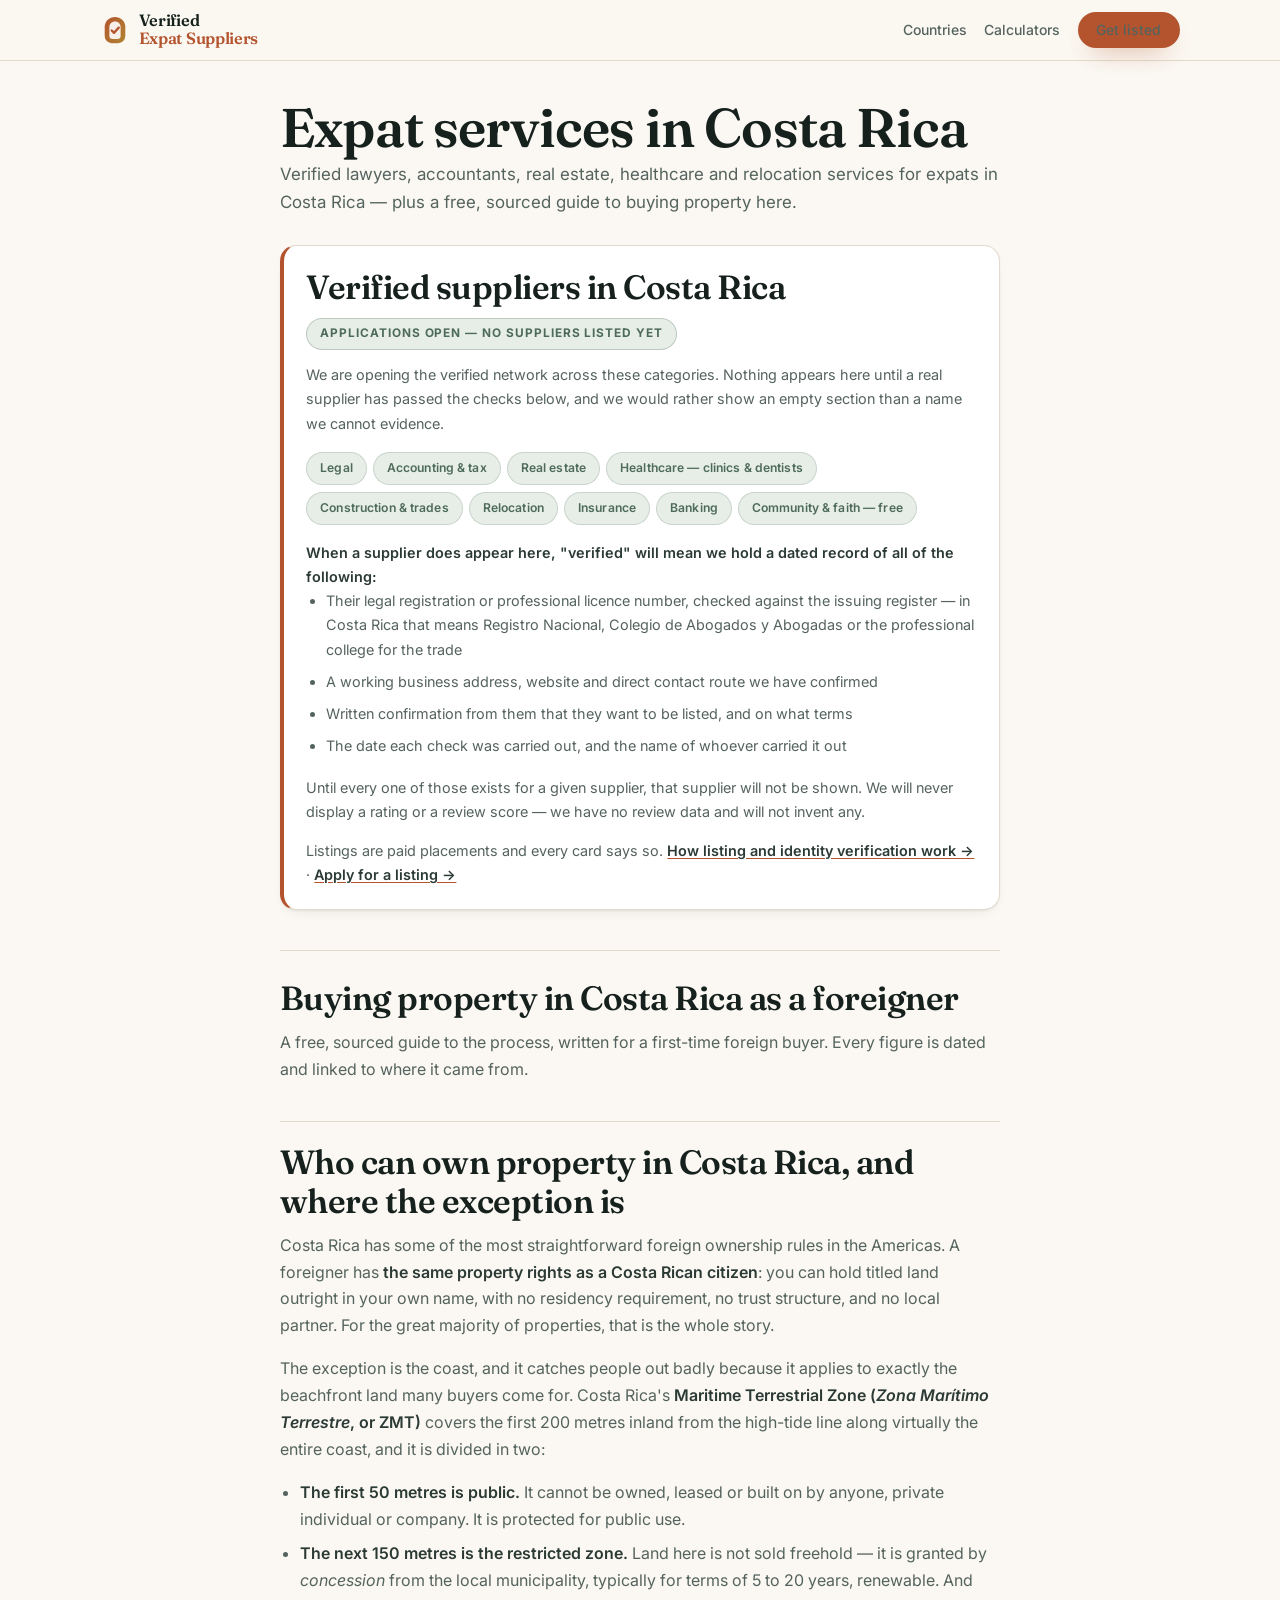
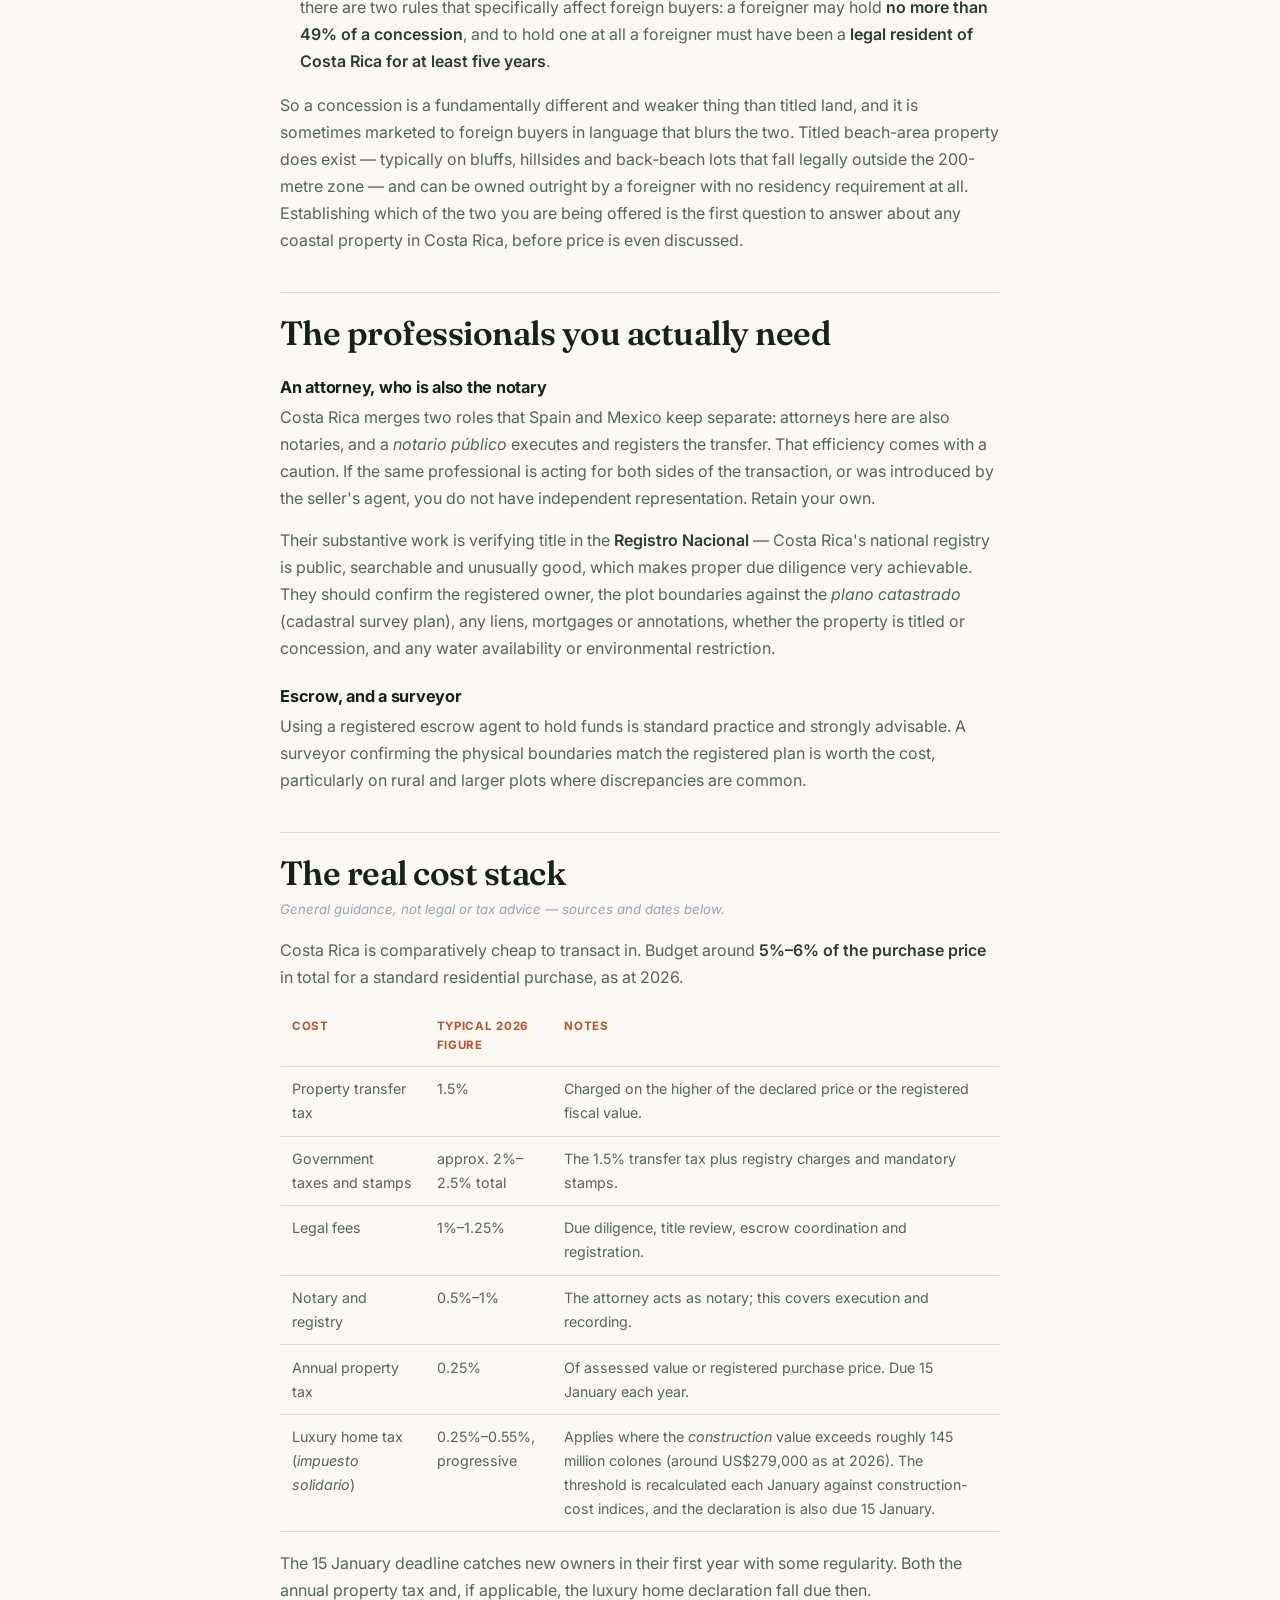
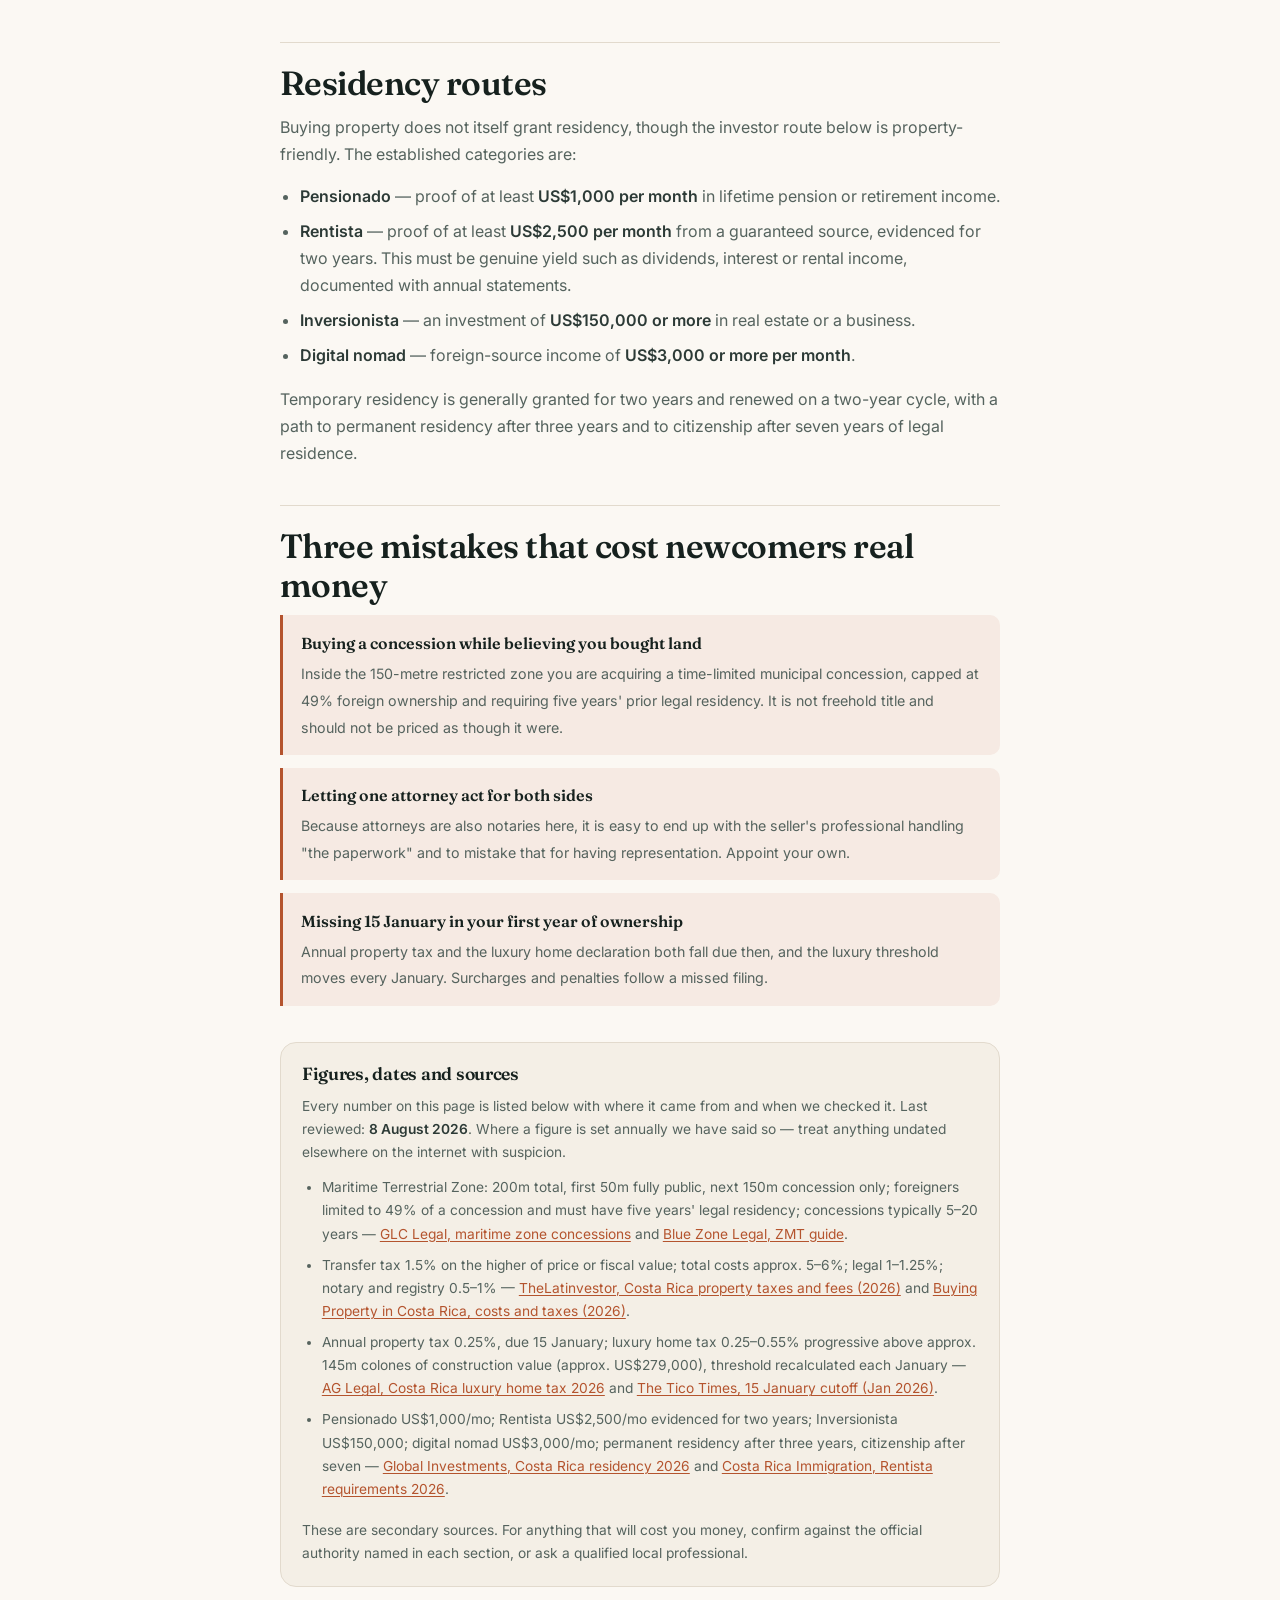
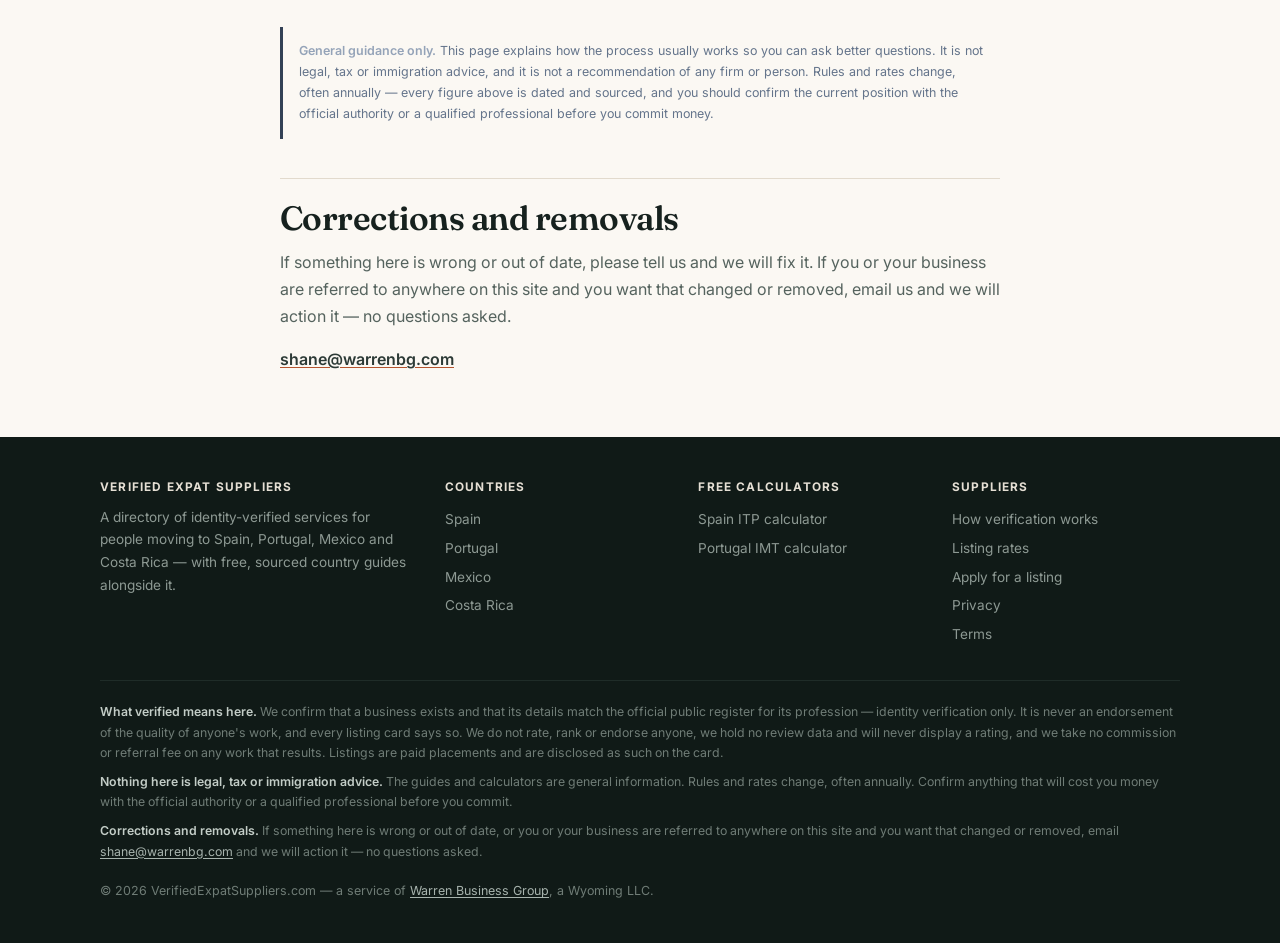
==== commit 5bd193f4: "Add construction and trades, free community listings, and a real application form Construction was t" ====
--- a/costa-rica/index.html
+++ b/costa-rica/index.html
@@ -36,7 +36,7 @@
   <h2 style="border-top:none">Verified suppliers in Costa Rica</h2>
   <div class="open-note">Applications open &mdash; no suppliers listed yet</div>
   <p style="font-size:0.9rem">We are opening the verified network across these categories. Nothing appears here until a real supplier has passed the checks below, and we would rather show an empty section than a name we cannot evidence.</p>
-  <div class="chips"><span class="chip">Legal</span><span class="chip">Accounting &amp; tax</span><span class="chip">Real estate</span><span class="chip">Healthcare — clinics &amp; dentists</span><span class="chip">Relocation</span><span class="chip">Insurance</span><span class="chip">Banking</span></div>
+  <div class="chips"><span class="chip">Legal</span><span class="chip">Accounting &amp; tax</span><span class="chip">Real estate</span><span class="chip">Healthcare — clinics &amp; dentists</span><span class="chip">Construction &amp; trades</span><span class="chip">Relocation</span><span class="chip">Insurance</span><span class="chip">Banking</span><span class="chip chip-free">Community &amp; faith &mdash; free</span></div>
     <p style="font-size:0.9rem;margin-bottom:0"><strong>When a supplier does appear here, "verified" will mean we hold a dated record of all of the following:</strong></p>
   <ul style="font-size:0.9rem">
     <li>Their legal registration or professional licence number, checked against the issuing register &mdash; in Costa Rica that means Registro Nacional, Colegio de Abogados y Abogadas or the professional college for the trade</li>
@@ -45,7 +45,7 @@
     <li>The date each check was carried out, and the name of whoever carried it out</li>
   </ul>
   <p style="font-size:0.9rem;margin-bottom:0">Until every one of those exists for a given supplier, that supplier will not be shown. We will never display a rating or a review score — we have no review data and will not invent any.</p>
-  <p style="font-size:0.9rem;margin-bottom:0;margin-top:0.9rem">Listings are paid placements and every card says so. <a href="/for-suppliers/"><strong>How listing and identity verification work &rarr;</strong></a>  &middot;  Suppliers: apply by email to <a href="mailto:shane@warrenbg.com?subject=Supplier%20listing%20%E2%80%94%20">shane@warrenbg.com</a>.</p>
+  <p style="font-size:0.9rem;margin-bottom:0;margin-top:0.9rem">Listings are paid placements and every card says so. <a href="/for-suppliers/"><strong>How listing and identity verification work &rarr;</strong></a>  &middot;  <a href="/apply/"><strong>Apply for a listing &rarr;</strong></a></p>
 </div>
 
   <div class="guide-lead">
@@ -139,7 +139,7 @@
         <h4>Suppliers</h4>
         <a href="/for-suppliers/">How verification works</a>
         <a href="/pricing/">Listing rates</a>
-        <a href="mailto:shane@warrenbg.com?subject=Supplier%20listing">Apply by email</a>
+        <a href="/apply/">Apply for a listing</a>
         <a href="/privacy.html">Privacy</a>
         <a href="/terms.html">Terms</a>
       </div>
--- a/assets/site.css
+++ b/assets/site.css
@@ -349,3 +349,15 @@
 .calc-cta .k { font-size: .72rem; font-weight: 700; letter-spacing: .11em; text-transform: uppercase; color: #E8A882; margin-bottom: .35rem; }
 .calc-cta .t { font-family: var(--serif); font-size: 1.24rem; color: #fff; margin-bottom: .3rem; }
 .calc-cta .d { font-size: .88rem; color: #BFC9C3; }
+
+/* ───────────────────────── free community listings ─────────────────────────
+   Visually distinct from paid supplier categories on purpose. These are never
+   sold, so they must never look like the ones that are. */
+.chip-free { color: var(--sage); background: rgba(120,200,150,.13); border-color: rgba(120,200,150,.34); }
+.chips-light .chip-free { color: var(--sage); background: var(--sage-soft); border-color: rgba(78,107,90,.3); }
+.free-band { background: var(--sage-soft); border: 1px solid rgba(78,107,90,.22); border-radius: var(--r); padding: 1.4rem; }
+@media (min-width: 700px) { .free-band { padding: 1.9rem; } }
+.free-tag { display: inline-flex; align-items: center; gap: .4rem; font-size: .7rem; font-weight: 800; letter-spacing: .1em; text-transform: uppercase; color: var(--sage); background: #fff; border: 1px solid rgba(78,107,90,.3); padding: .32rem .78rem; border-radius: 99px; margin-bottom: .8rem; }
+.free-band h3 { margin-bottom: .5rem; }
+.free-band p { margin-bottom: .8rem; }
+.free-band p:last-child { margin-bottom: 0; }
